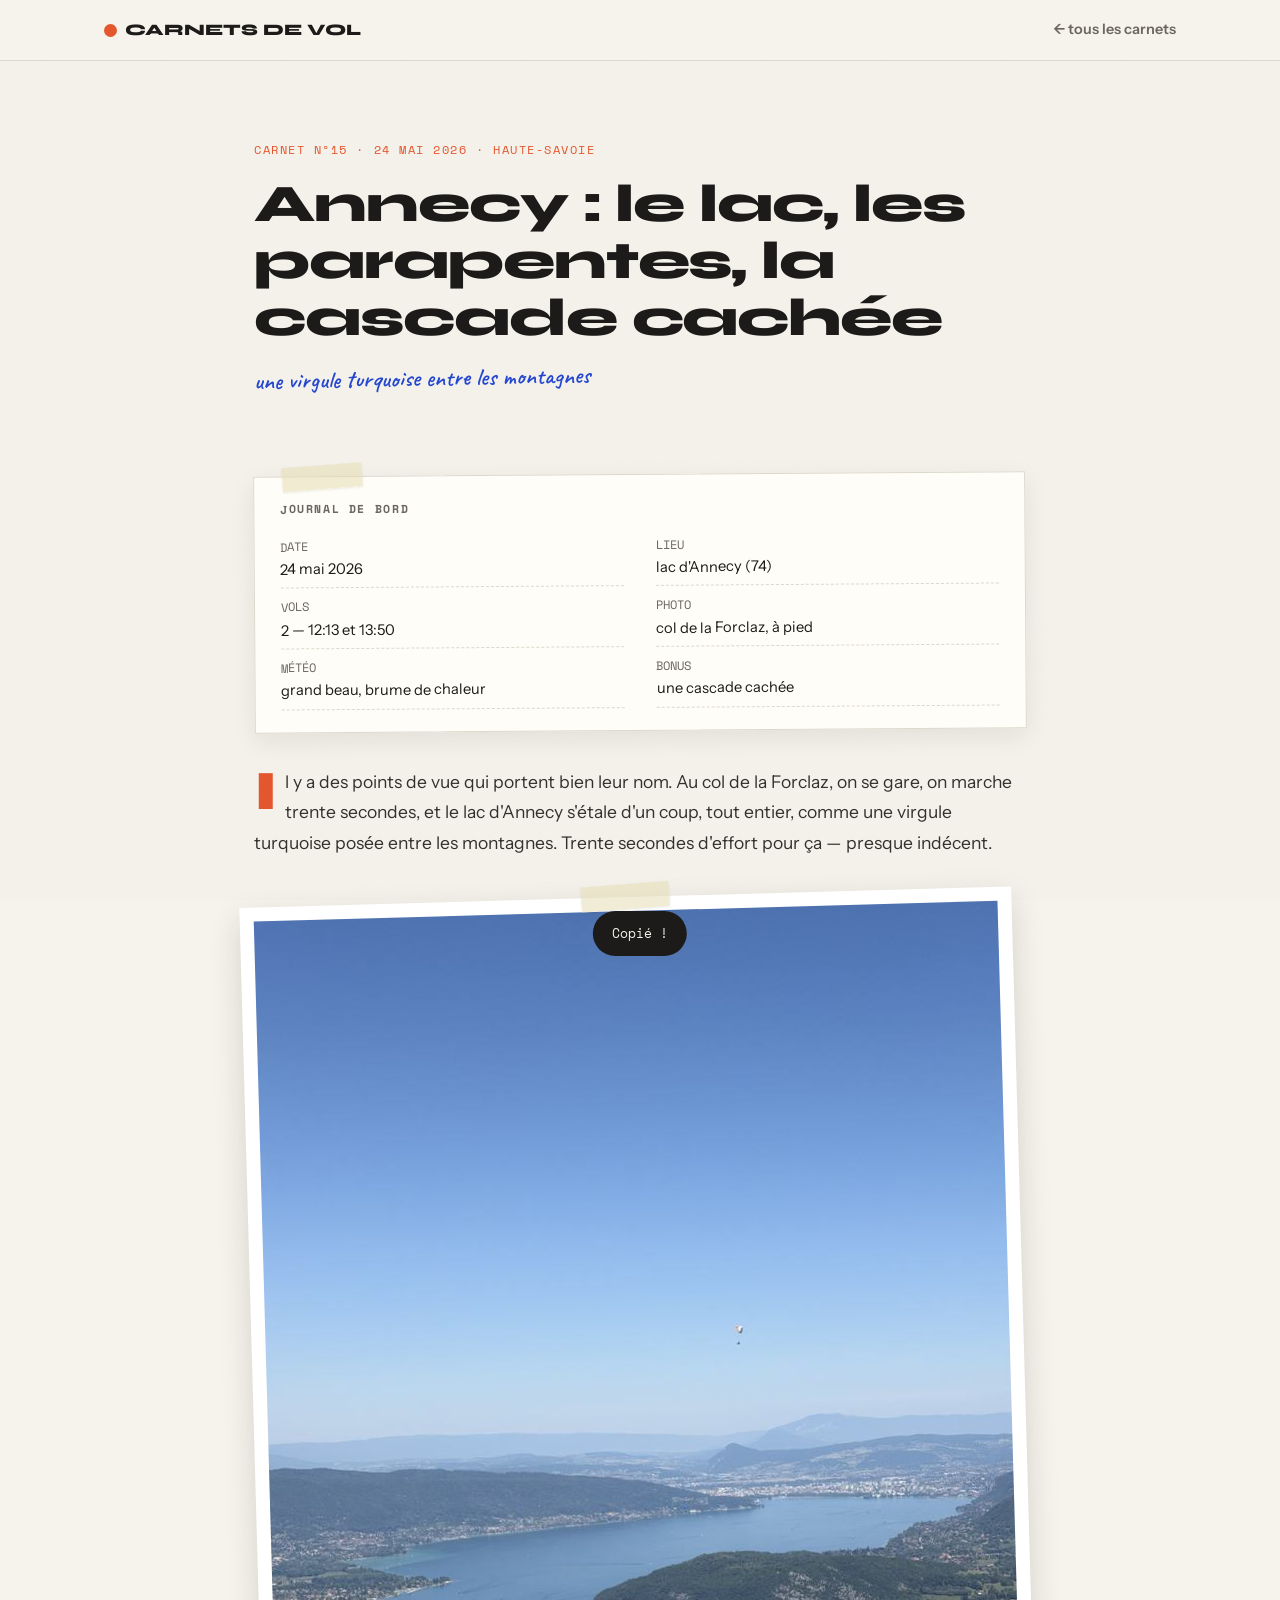
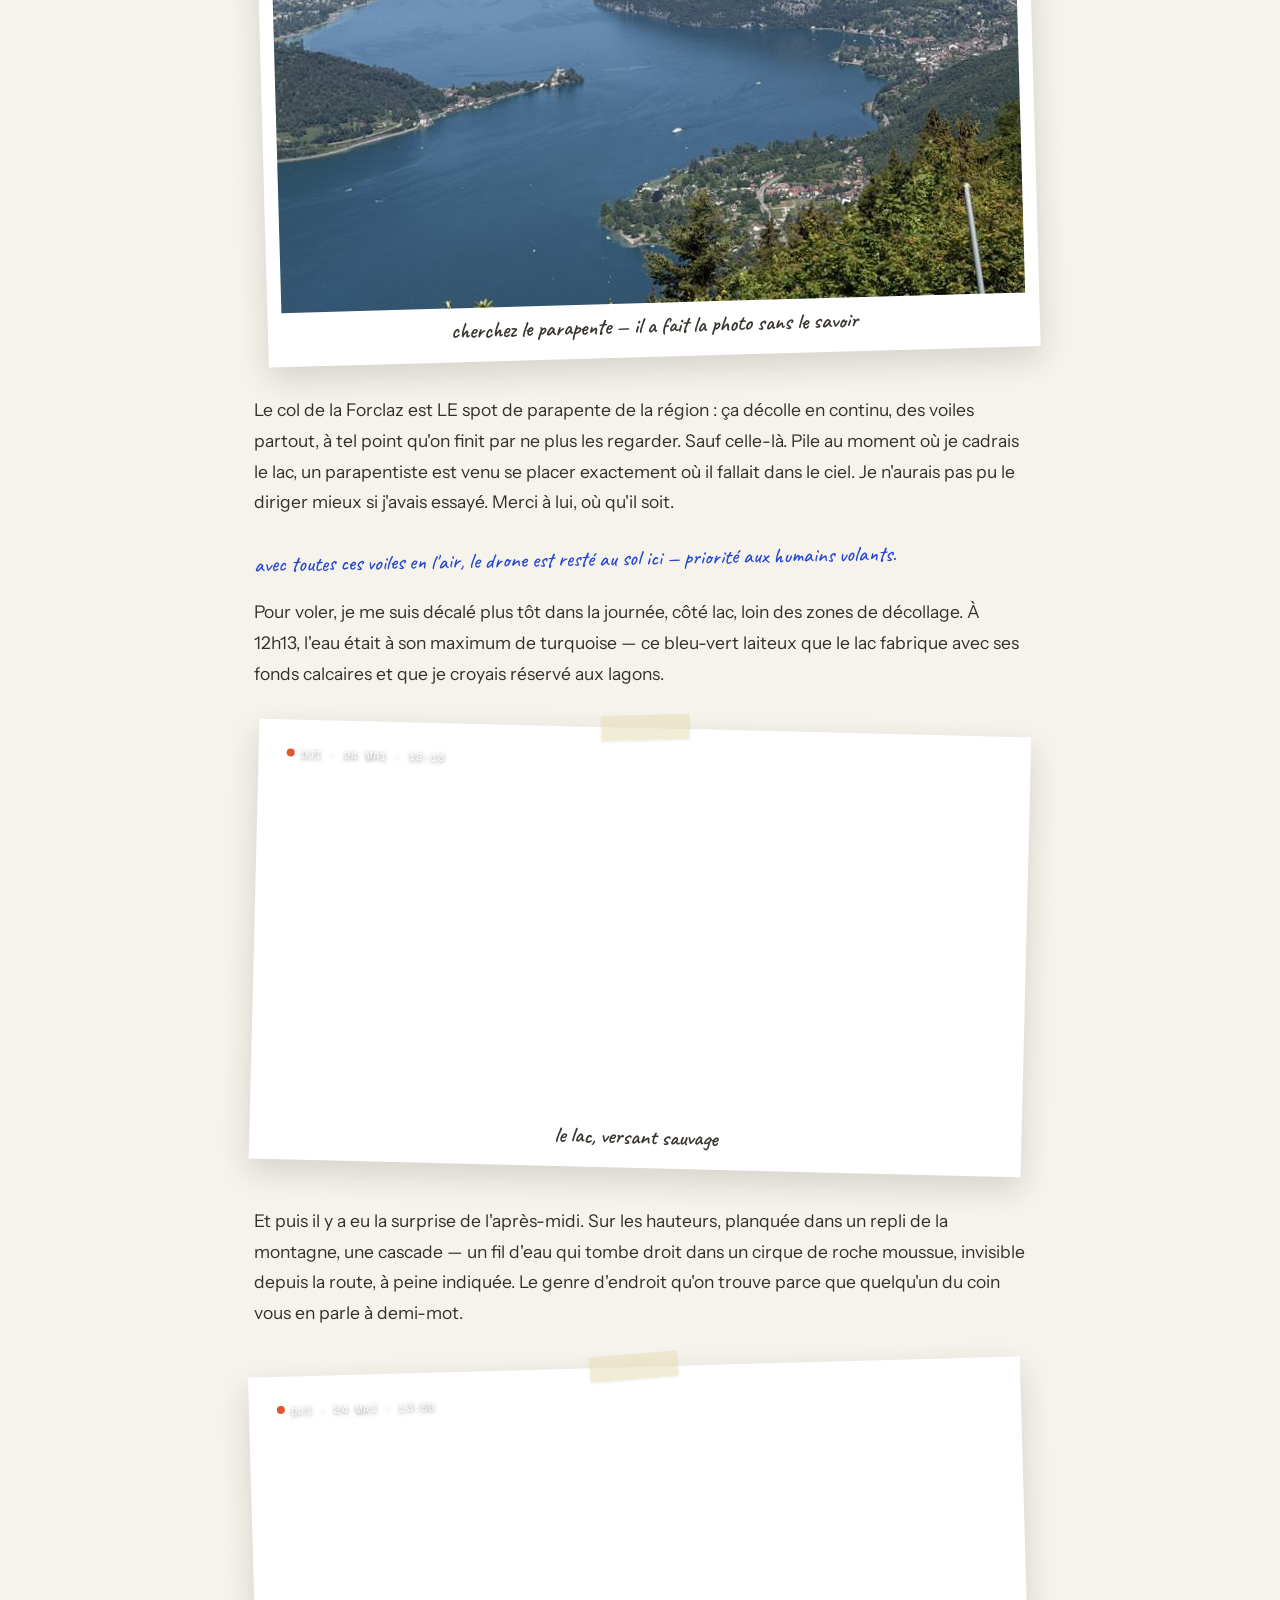
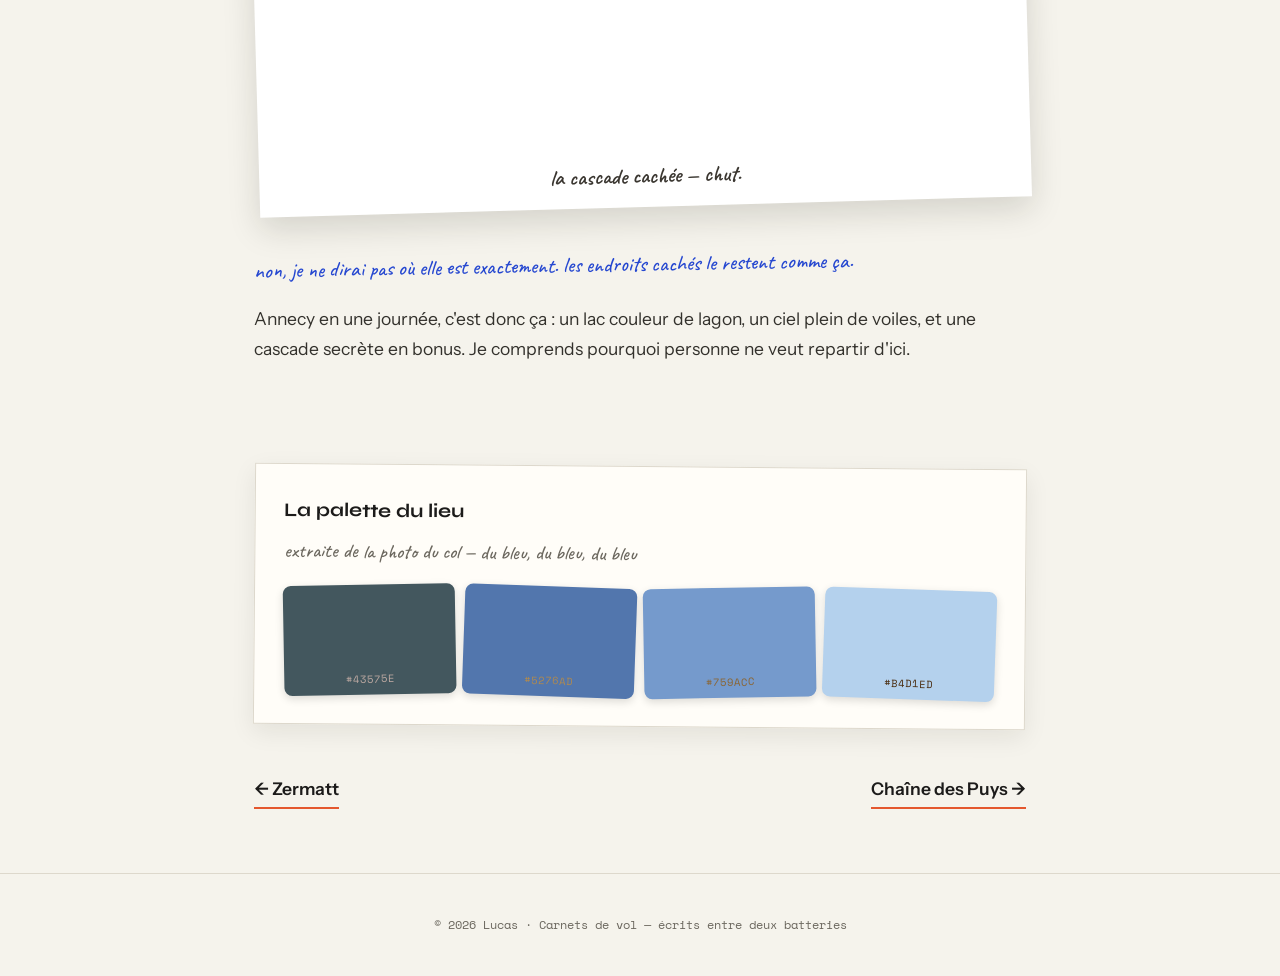
==== annecy.html @ fb9cc5d7 "début du site web" ====
<!DOCTYPE html>
<html lang="fr">
<head>
<meta charset="UTF-8">
<meta name="viewport" content="width=device-width, initial-scale=1.0">
<title>Annecy : le lac, les parapentes, la cascade cachée — Carnets de vol</title>
<link rel="preconnect" href="https://fonts.googleapis.com">
<link rel="preconnect" href="https://fonts.gstatic.com" crossorigin>
<link href="https://fonts.googleapis.com/css2?family=Syne:wght@600;700;800&family=Instrument+Sans:wght@400;500;600&family=Space+Mono:wght@400;700&family=Caveat:wght@500;600&display=swap" rel="stylesheet">
<style>
  :root{--paper:#F5F3EC;--ink:#1C1B1A;--ink-soft:#6B675E;--line:#DDD8CC;--card:#FFFDF8;--accent:#E4572E;--blue:#2547D0;--maxw:820px}
  *{margin:0;padding:0;box-sizing:border-box}
  html{scroll-behavior:smooth}
  body{background:var(--paper);color:var(--ink);font-family:'Instrument Sans',system-ui,sans-serif;font-size:17.5px;line-height:1.75;-webkit-font-smoothing:antialiased;overflow-x:hidden}
  body::before{content:"";position:fixed;inset:0;pointer-events:none;z-index:1;opacity:.5;background-image:url("data:image/svg+xml,%3Csvg xmlns='http://www.w3.org/2000/svg' width='120' height='120'%3E%3Cfilter id='n'%3E%3CfeTurbulence type='fractalNoise' baseFrequency='0.9' numOctaves='2'/%3E%3CfeColorMatrix values='0 0 0 0 0 0 0 0 0 0 0 0 0 0 0 0 0 0 0.03 0'/%3E%3C/filter%3E%3Crect width='120' height='120' filter='url(%23n)'/%3E%3C/svg%3E")}
  ::selection{background:var(--ink);color:var(--paper)}
  a{color:inherit}
  .wrap{max-width:var(--maxw);margin:0 auto;padding:0 24px;position:relative;z-index:2}
  a:focus-visible,button:focus-visible{outline:2px solid var(--accent);outline-offset:3px;border-radius:4px}
  nav{position:sticky;top:0;z-index:50;background:color-mix(in srgb,var(--paper) 90%,transparent);backdrop-filter:blur(10px);border-bottom:1px solid var(--line)}
  .nav-inner{display:flex;align-items:center;justify-content:space-between;height:60px;max-width:1120px;margin:0 auto;padding:0 24px}
  .logo{font-family:'Syne',sans-serif;font-weight:800;font-size:1rem;text-decoration:none;display:flex;align-items:center;gap:.5rem}
  .logo .dot{width:13px;height:13px;border-radius:50%;background:var(--accent)}
  .back{text-decoration:none;font-size:.9rem;font-weight:600;color:var(--ink-soft)}
  .back:hover{color:var(--ink)}
  header{padding:4.5rem 0 2.5rem}
  .kicker{font-family:'Space Mono',monospace;font-size:.74rem;letter-spacing:.13em;text-transform:uppercase;color:var(--accent)}
  h1{font-family:'Syne',sans-serif;font-weight:800;font-size:clamp(2rem,5.5vw,3.3rem);line-height:1.08;letter-spacing:-.02em;margin:.8rem 0 .6rem}
  .subtitle{font-family:'Caveat',cursive;font-weight:600;font-size:1.5rem;color:var(--blue);transform:rotate(-1deg);display:inline-block}
  .logbook{background:var(--card);border:1px solid var(--line);box-shadow:0 8px 24px rgba(30,25,15,.08);padding:1.4rem 1.6rem;margin:2.2rem 0;transform:rotate(-.4deg);position:relative}
  .logbook .tape{position:absolute;width:80px;height:24px;background:rgba(230,220,180,.55);box-shadow:0 1px 3px rgba(0,0,0,.08);top:-12px;left:28px;transform:rotate(-4deg)}
  .logbook h2{font-family:'Space Mono',monospace;font-size:.72rem;letter-spacing:.14em;text-transform:uppercase;color:var(--ink-soft);margin-bottom:.7rem}
  .logbook ul{list-style:none;display:grid;grid-template-columns:1fr 1fr;gap:.2rem 2rem}
  @media(max-width:560px){.logbook ul{grid-template-columns:1fr}}
  .logbook li{font-size:.92rem;padding:.3rem 0;border-bottom:1px dashed var(--line)}
  .logbook li b{font-family:'Space Mono',monospace;font-weight:400;font-size:.76rem;color:var(--ink-soft);display:block}
  article{padding-bottom:2rem}
  article p{margin:1.3rem 0;color:#33312C}
  article p.big:first-letter{font-family:'Syne',sans-serif;font-weight:800;font-size:3.2em;float:left;line-height:.85;padding-right:.12em;color:var(--accent)}
  .margin-note{font-family:'Caveat',cursive;font-weight:500;font-size:1.35rem;color:var(--blue);transform:rotate(-1deg);display:block;margin:1rem 0}
  .polaroid{background:#fff;padding:14px 14px 54px;box-shadow:0 12px 32px rgba(30,25,15,.15);transform:rotate(-1.6deg);position:relative;margin:2.4rem 0;transition:transform .25s}
  .polaroid:hover{transform:rotate(-.4deg)}
  .polaroid img,.polaroid video{display:block;width:100%;height:auto}
  .polaroid .tape{position:absolute;width:88px;height:25px;background:rgba(230,220,180,.55);box-shadow:0 1px 3px rgba(0,0,0,.08);top:-13px;left:50%;transform:translateX(-50%) rotate(-3deg)}
  .polaroid .caption{position:absolute;left:0;right:0;bottom:12px;text-align:center;font-family:'Caveat',cursive;font-weight:600;font-size:1.4rem;color:#3a3630}
  .polaroid .rec{position:absolute;top:26px;left:28px;font-family:'Space Mono',monospace;font-size:.64rem;letter-spacing:.12em;color:#fff;text-shadow:0 1px 4px rgba(0,0,0,.6)}
  .polaroid .rec::before{content:"";display:inline-block;width:8px;height:8px;border-radius:50%;background:#E4572E;margin-right:6px;vertical-align:1px}
  .polaroid.tilt-r{transform:rotate(1.4deg)}
  .polaroid.tilt-r:hover{transform:rotate(.3deg)}
  .pal-section{margin:3rem 0;background:var(--card);border:1px solid var(--line);padding:1.8rem;transform:rotate(.5deg);box-shadow:0 8px 24px rgba(30,25,15,.08)}
  .pal-section h2{font-family:'Syne',sans-serif;font-weight:700;font-size:1.2rem;margin-bottom:.4rem}
  .pal-section .note{font-family:'Caveat',cursive;font-weight:500;font-size:1.25rem;color:var(--ink-soft);margin-bottom:1rem;display:block}
  .swatches{display:flex;gap:8px;height:110px}
  .swatches button{flex:1;border:none;cursor:pointer;border-radius:8px;position:relative;box-shadow:0 3px 8px rgba(0,0,0,.14);transform:rotate(var(--r,0deg));transition:transform .2s}
  .swatches button:hover{transform:rotate(0deg) scale(1.05)}
  .swatches button b{position:absolute;left:50%;bottom:8px;transform:translateX(-50%);font-family:'Space Mono',monospace;font-weight:400;font-size:.66rem;color:#fff;mix-blend-mode:difference}
  .pager{display:flex;justify-content:space-between;gap:1rem;margin:3rem 0 4rem;flex-wrap:wrap}
  .pager a{text-decoration:none;font-weight:600;border-bottom:2px solid var(--accent);padding-bottom:2px}
  footer{border-top:1px solid var(--line);padding:2.5rem 0;text-align:center;position:relative;z-index:2}
  .foot-small{font-size:.78rem;color:var(--ink-soft);font-family:'Space Mono',monospace}
  #toast{position:fixed;bottom:24px;left:50%;transform:translateX(-50%) translateY(80px);background:var(--ink);color:var(--paper);padding:.7rem 1.2rem;border-radius:999px;font-family:'Space Mono',monospace;font-size:.82rem;transition:transform .3s;z-index:99}
  #toast.show{transform:translateX(-50%) translateY(0)}
  @media(prefers-reduced-motion:reduce){*{transition:none!important;animation:none!important}html{scroll-behavior:auto}}
</style>
</head>
<body>
<nav><div class="nav-inner">
  <a class="logo" href="index.html"><span class="dot"></span>CARNETS DE VOL</a>
  <a class="back" href="index.html">← tous les carnets</a>
</div></nav>
<div class="wrap">
<header>
  <span class="kicker">Carnet nº15 · 24 mai 2026 · Haute-Savoie</span>
  <h1>Annecy : le lac, les parapentes, la cascade cachée</h1>
  <span class="subtitle">une virgule turquoise entre les montagnes</span>
</header>
<div class="logbook">
  <span class="tape"></span>
  <h2>Journal de bord</h2>
  <ul><li><b>DATE</b>24 mai 2026</li>
<li><b>LIEU</b>lac d'Annecy (74)</li>
<li><b>VOLS</b>2 — 12:13 et 13:50</li>
<li><b>PHOTO</b>col de la Forclaz, à pied</li>
<li><b>MÉTÉO</b>grand beau, brume de chaleur</li>
<li><b>BONUS</b>une cascade cachée</li></ul>
</div>
<article>

<p class="big">Il y a des points de vue qui portent bien leur nom. Au col de la Forclaz, on se gare, on marche trente secondes, et le lac d'Annecy s'étale d'un coup, tout entier, comme une virgule turquoise posée entre les montagnes. Trente secondes d'effort pour ça — presque indécent.</p>

<div class="polaroid">
  <span class="tape"></span>
  <img src="[data-uri]" alt="Le lac d'Annecy vu du col de la Forclaz, un parapente dans le ciel">
  <span class="caption">cherchez le parapente — il a fait la photo sans le savoir</span>
</div>

<p>Le col de la Forclaz est LE spot de parapente de la région : ça décolle en continu, des voiles partout, à tel point qu'on finit par ne plus les regarder. Sauf celle-là. Pile au moment où je cadrais le lac, un parapentiste est venu se placer exactement où il fallait dans le ciel. Je n'aurais pas pu le diriger mieux si j'avais essayé. Merci à lui, où qu'il soit.</p>

<span class="margin-note">avec toutes ces voiles en l'air, le drone est resté au sol ici — priorité aux humains volants.</span>

<p>Pour voler, je me suis décalé plus tôt dans la journée, côté lac, loin des zones de décollage. À 12h13, l'eau était à son maximum de turquoise — ce bleu-vert laiteux que le lac fabrique avec ses fonds calcaires et que je croyais réservé aux lagons.</p>

<div class="polaroid tilt-r">
  <span class="tape"></span>
  <span class="rec">DJI · 24 MAI · 12:13</span>
  <video autoplay muted loop playsinline src="[data-uri]"></video>
  <span class="caption">le lac, versant sauvage</span>
</div>

<p>Et puis il y a eu la surprise de l'après-midi. Sur les hauteurs, planquée dans un repli de la montagne, une cascade — un fil d'eau qui tombe droit dans un cirque de roche moussue, invisible depuis la route, à peine indiquée. Le genre d'endroit qu'on trouve parce que quelqu'un du coin vous en parle à demi-mot.</p>

<div class="polaroid">
  <span class="tape"></span>
  <span class="rec">DJI · 24 MAI · 13:50</span>
  <video autoplay muted loop playsinline src="[data-uri]"></video>
  <span class="caption">la cascade cachée — chut.</span>
</div>

<span class="margin-note">non, je ne dirai pas où elle est exactement. les endroits cachés le restent comme ça.</span>

<p>Annecy en une journée, c'est donc ça : un lac couleur de lagon, un ciel plein de voiles, et une cascade secrète en bonus. Je comprends pourquoi personne ne veut repartir d'ici.</p>

</article>
<div class="pal-section">
  <h2>La palette du lieu</h2>
  <span class="note">extraite de la photo du col — du bleu, du bleu, du bleu</span>
  <div class="swatches" data-palette="#43575E,#5276AD,#759ACC,#B4D1ED"></div>
</div>
<div class="pager"><a href="zermatt.html">← Zermatt</a><a href="puys.html">Chaîne des Puys →</a></div>
</div>
<footer><p class="foot-small">© 2026 Lucas · Carnets de vol — écrits entre deux batteries</p></footer>
<div id="toast" role="status">Copié !</div>
<script>
const toast=document.getElementById('toast');let tt;
function copyHex(h){const d=()=>{toast.textContent=h+" copié ! (bon vol)";toast.classList.add('show');clearTimeout(tt);tt=setTimeout(()=>toast.classList.remove('show'),1600)};
if(navigator.clipboard){navigator.clipboard.writeText(h).then(d).catch(d)}else{d()}}
document.querySelectorAll('.swatches').forEach(s=>{s.dataset.palette.split(',').forEach((c,i)=>{
const b=document.createElement('button');b.style.background=c;b.style.setProperty('--r',((i%2?1:-1)*1.5)+'deg');
b.innerHTML='<b>'+c+'</b>';b.title=c;b.setAttribute('aria-label','Copier '+c);b.addEventListener('click',()=>copyHex(c));s.appendChild(b)})});
</script>
</body>
</html>
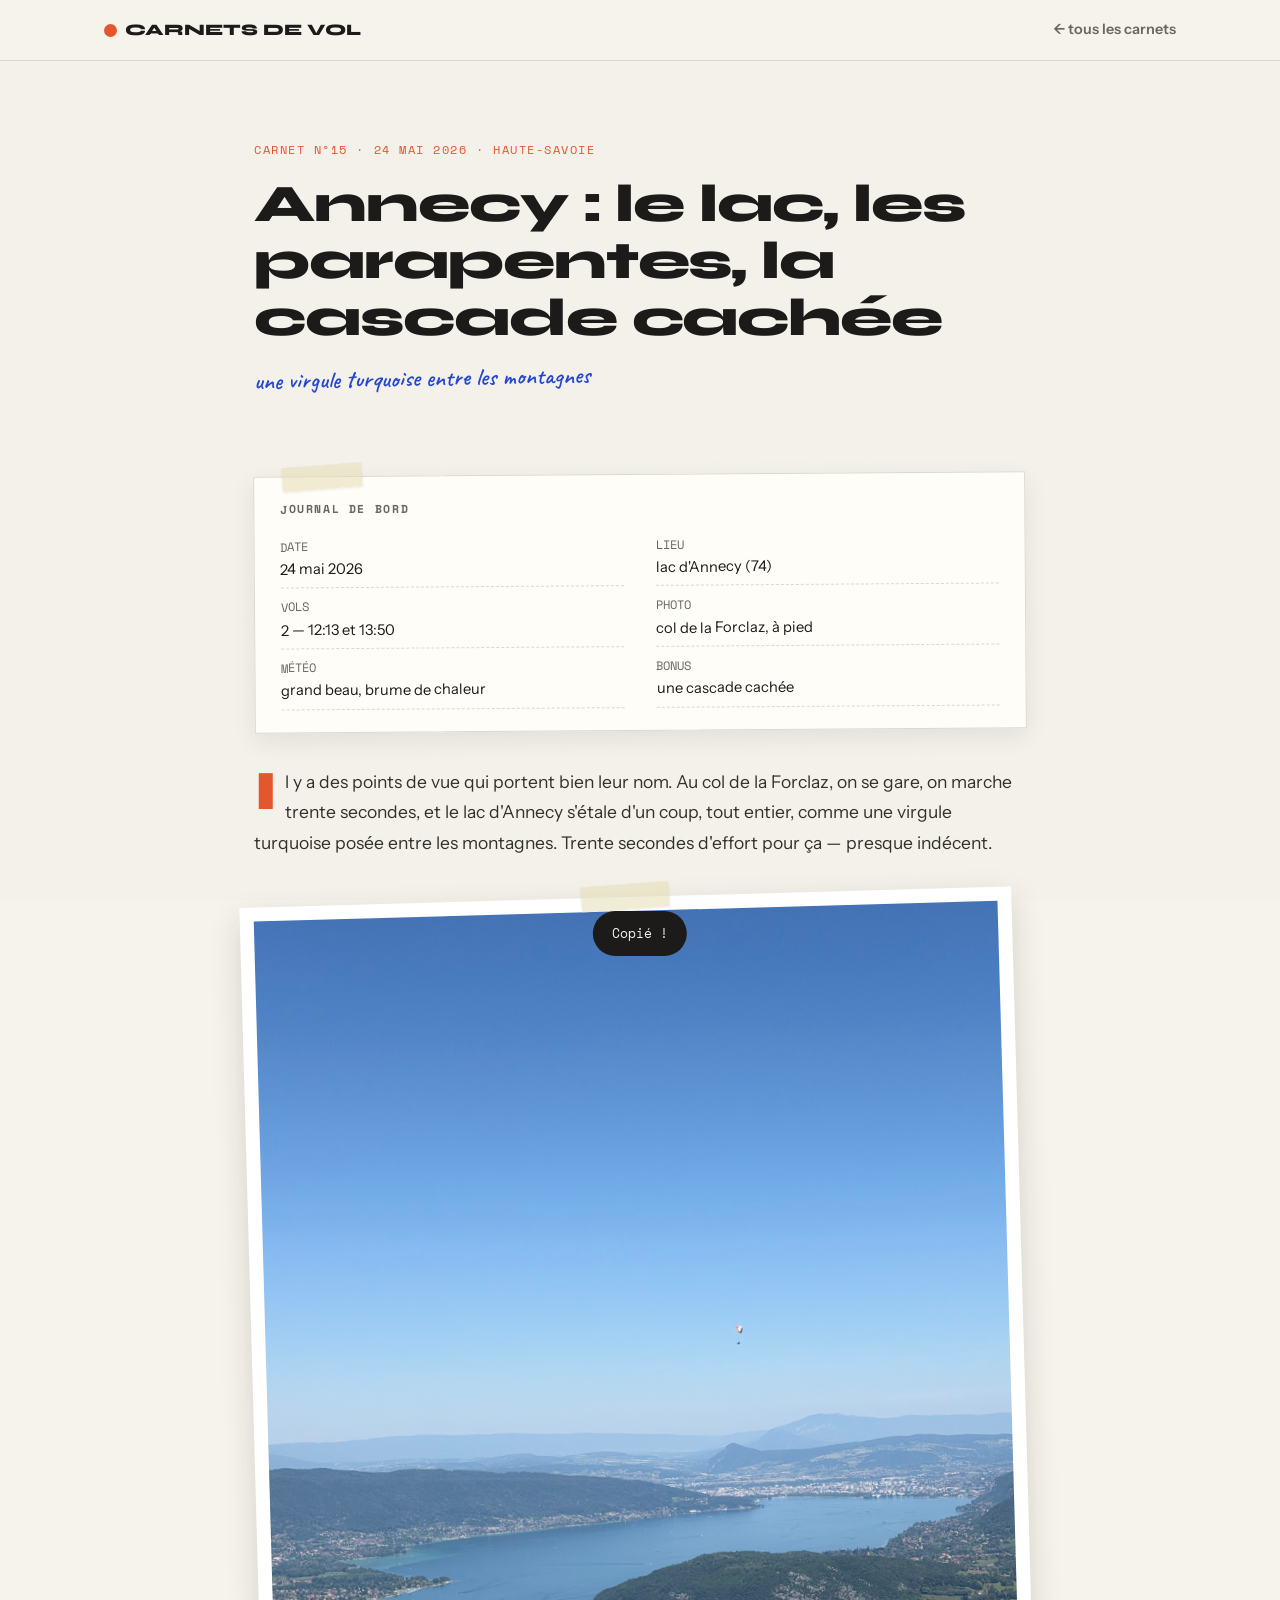
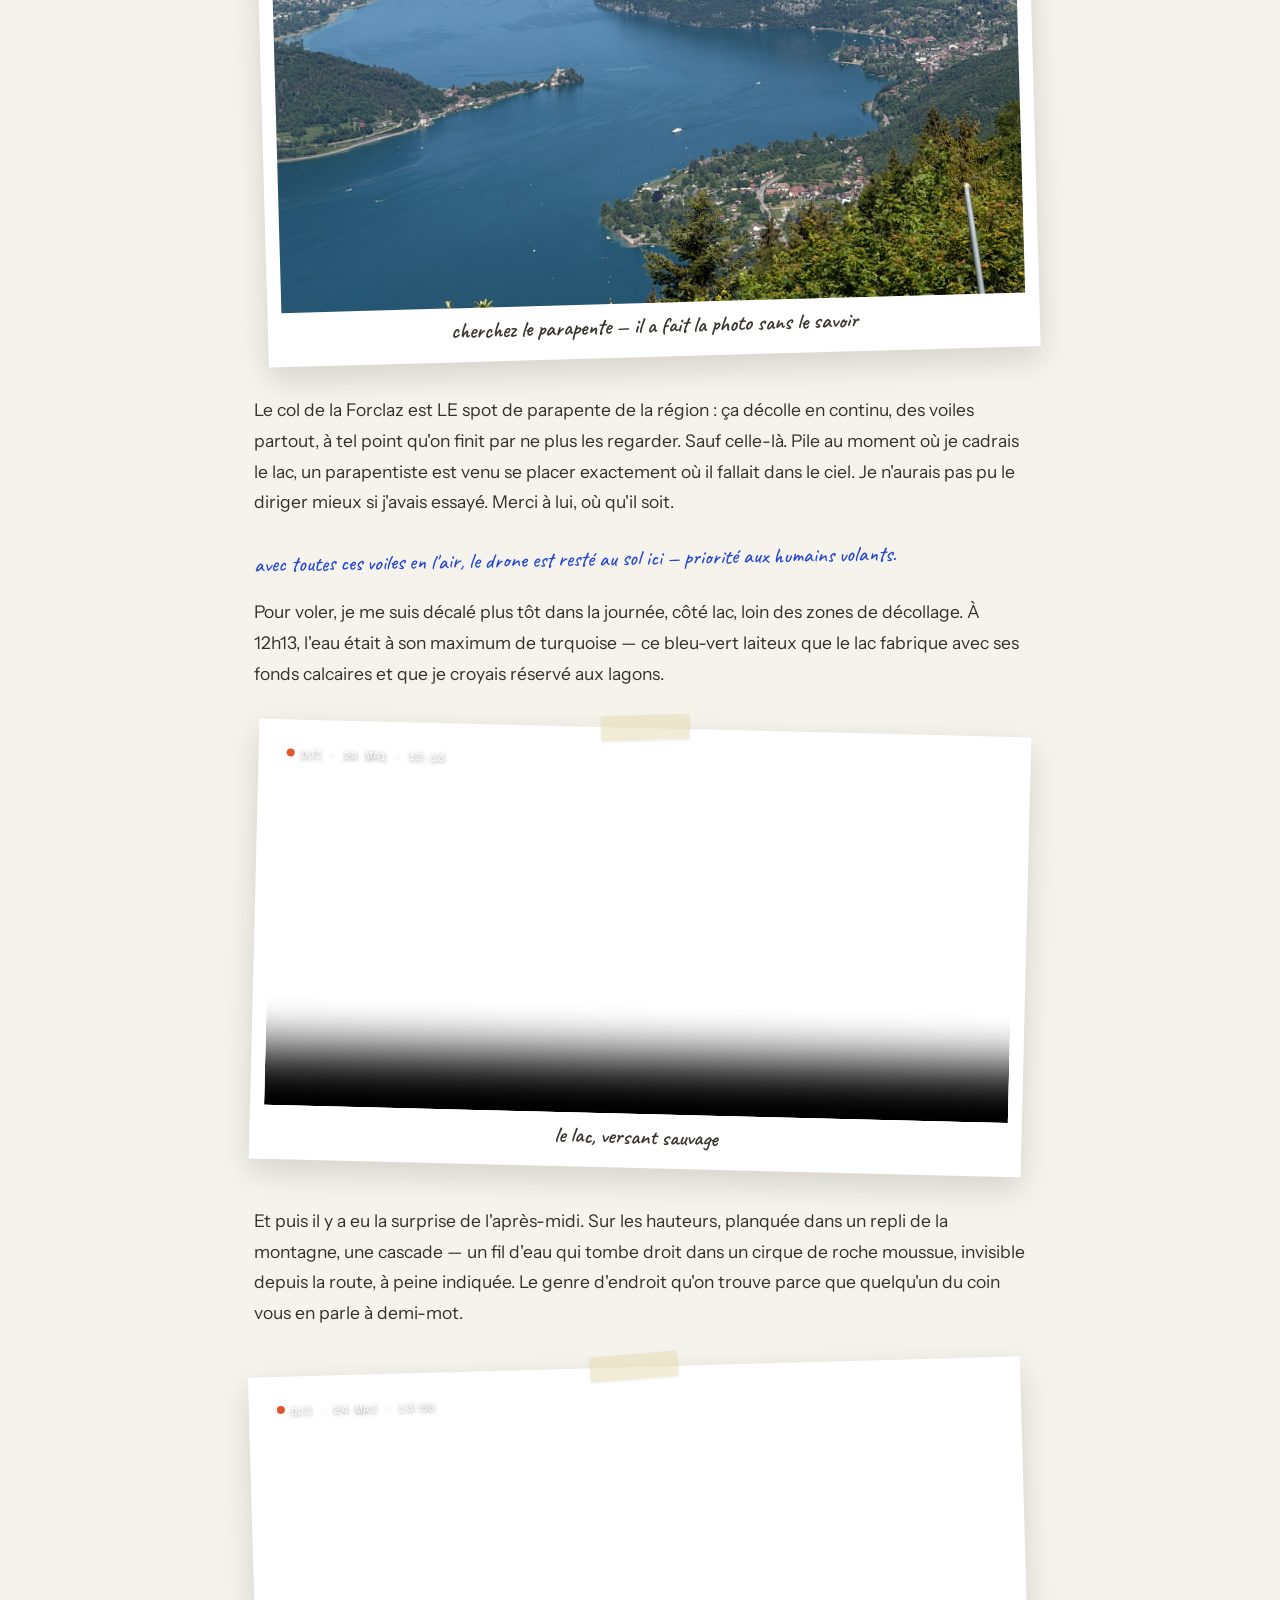
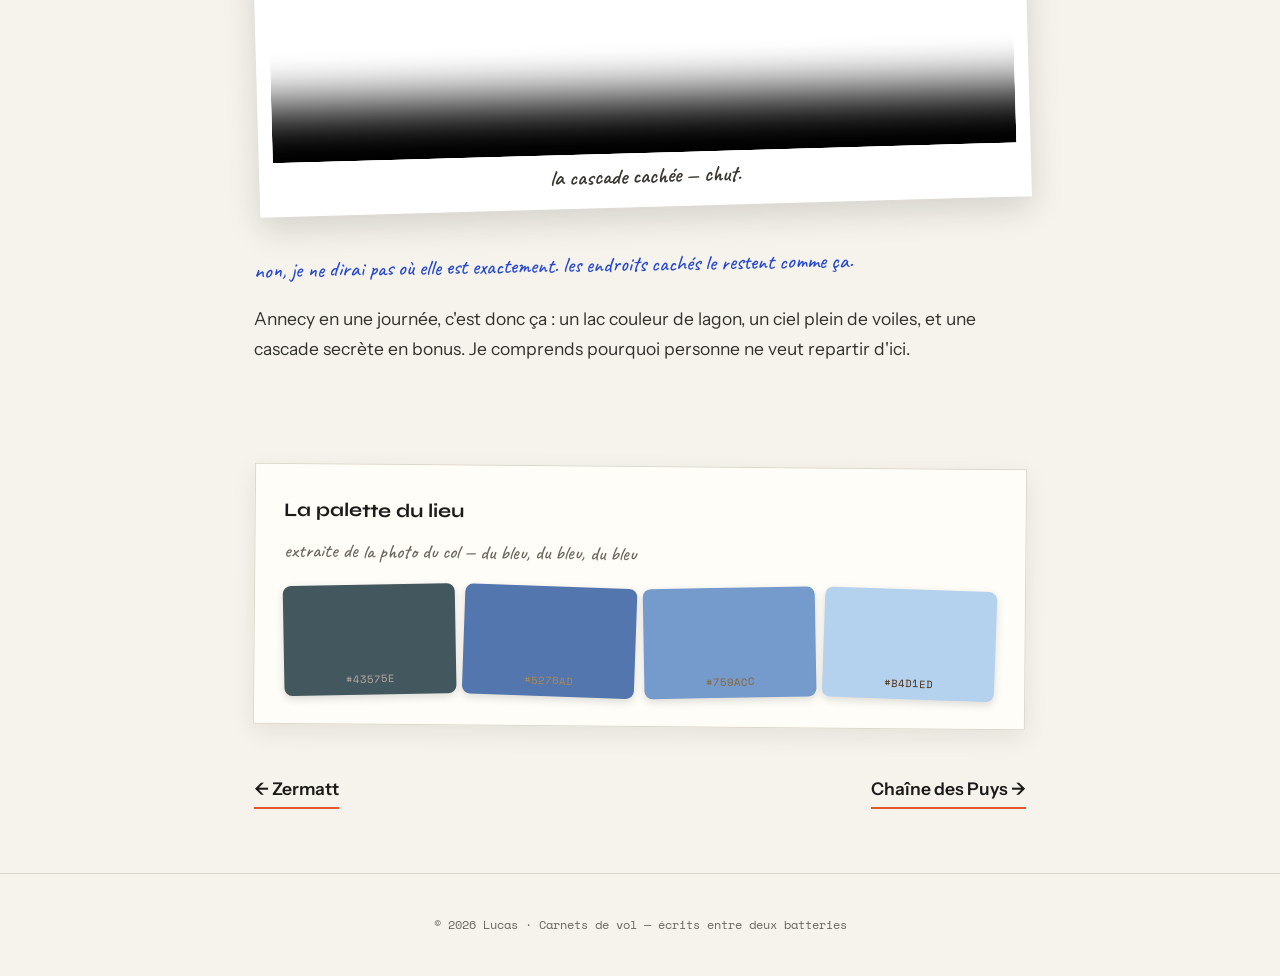
==== commit 218dfa92: "ajout des vidéos et des images" ====
--- a/annecy.html
+++ b/annecy.html
@@ -90,7 +90,7 @@
 
 <div class="polaroid">
   <span class="tape"></span>
-  <img src="[data-uri]" alt="Le lac d'Annecy vu du col de la Forclaz, un parapente dans le ciel">
+  <img src="media/annecy-forclaz.jpeg" alt="Le lac d'Annecy vu du col de la Forclaz, un parapente dans le ciel">
   <span class="caption">cherchez le parapente — il a fait la photo sans le savoir</span>
 </div>
 
@@ -103,7 +103,7 @@
 <div class="polaroid tilt-r">
   <span class="tape"></span>
   <span class="rec">DJI · 24 MAI · 12:13</span>
-  <video autoplay muted loop playsinline src="[data-uri]"></video>
+  <video controls muted loop playsinline preload="none" poster="media/posters/annecy-lac-1213.jpg" src="media/annecy-lac-1213.mp4"></video>
   <span class="caption">le lac, versant sauvage</span>
 </div>
 
@@ -112,7 +112,7 @@
 <div class="polaroid">
   <span class="tape"></span>
   <span class="rec">DJI · 24 MAI · 13:50</span>
-  <video autoplay muted loop playsinline src="[data-uri]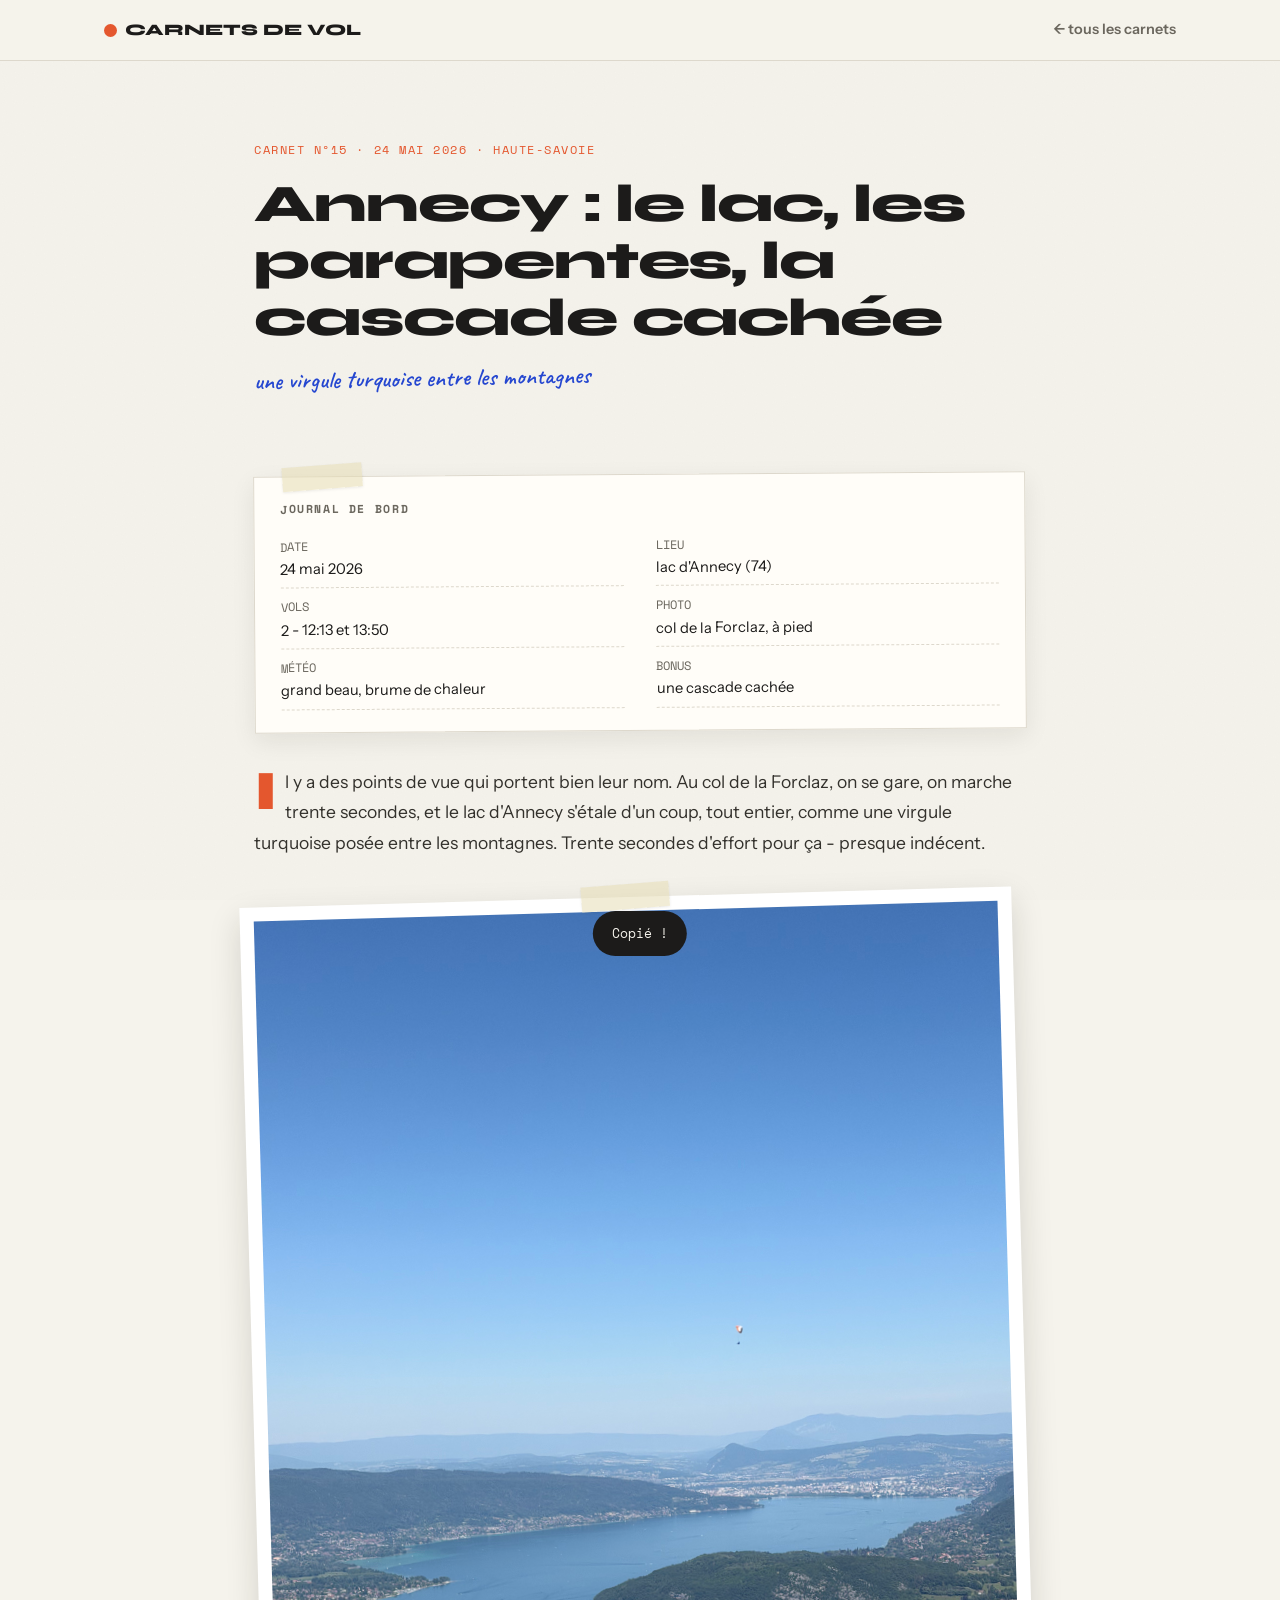
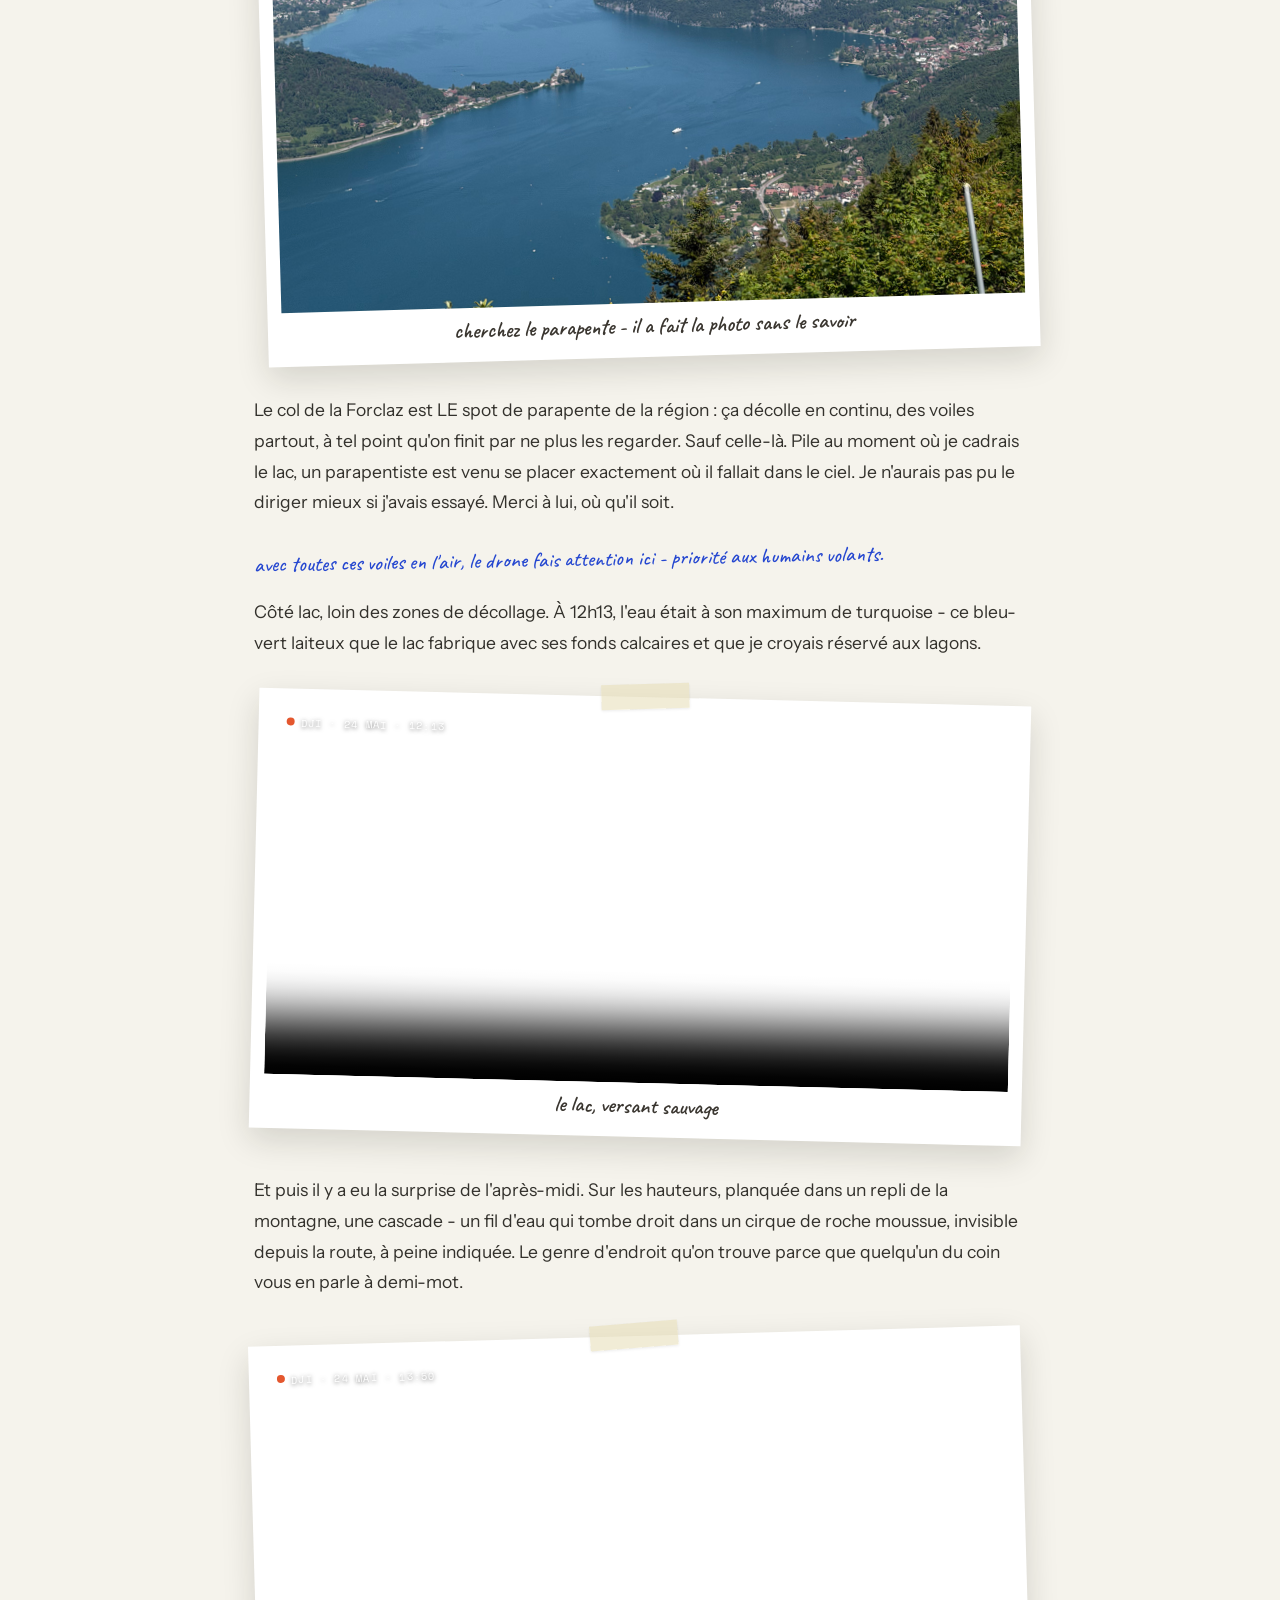
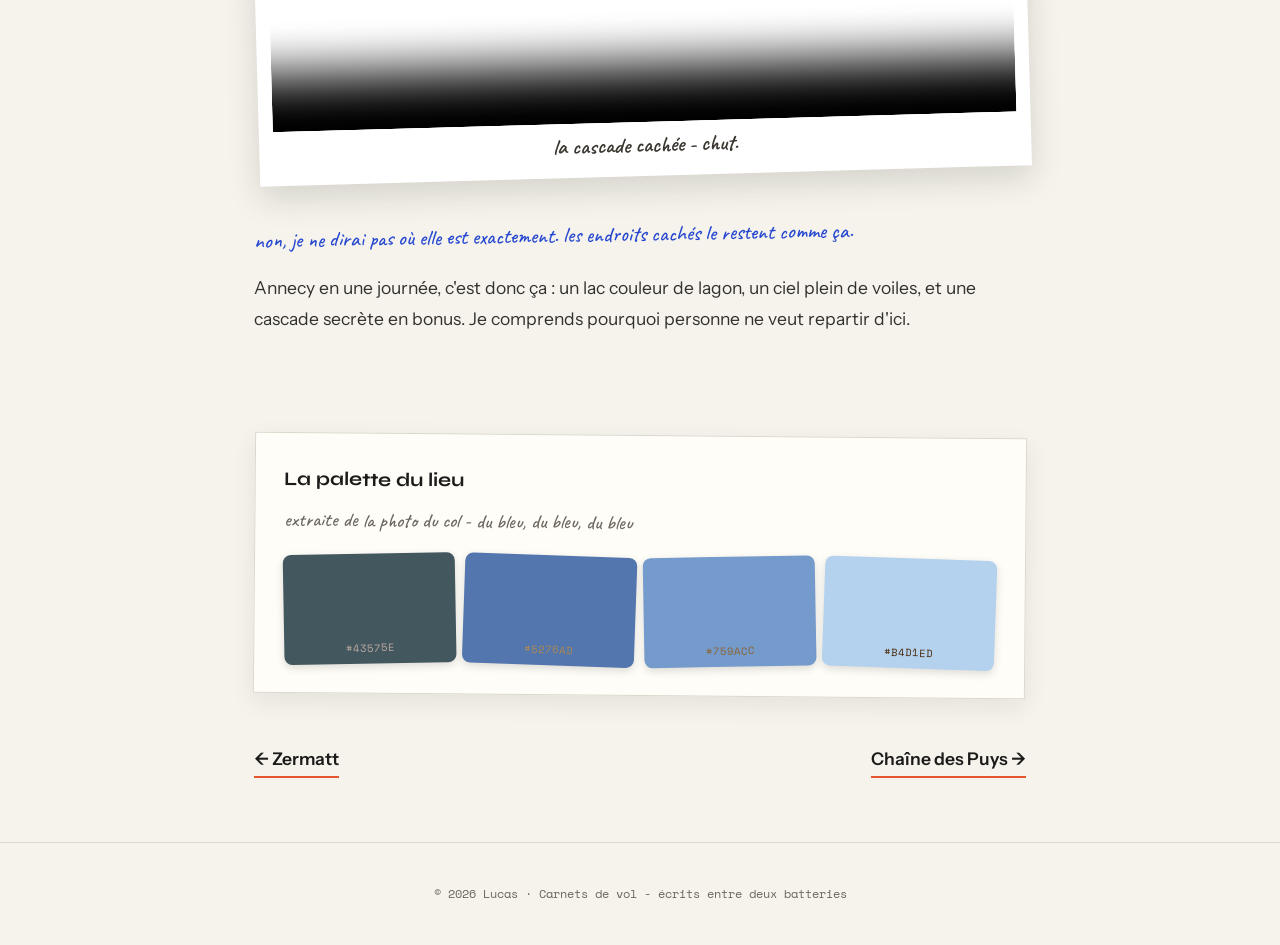
==== commit 752a93aa: "Modification des textes" ====
--- a/annecy.html
+++ b/annecy.html
@@ -3,7 +3,7 @@
 <head>
 <meta charset="UTF-8">
 <meta name="viewport" content="width=device-width, initial-scale=1.0">
-<title>Annecy : le lac, les parapentes, la cascade cachée — Carnets de vol</title>
+<title>Annecy : le lac, les parapentes, la cascade cachée - Carnets de vol</title>
 <link rel="preconnect" href="https://fonts.googleapis.com">
 <link rel="preconnect" href="https://fonts.gstatic.com" crossorigin>
 <link href="https://fonts.googleapis.com/css2?family=Syne:wght@600;700;800&family=Instrument+Sans:wght@400;500;600&family=Space+Mono:wght@400;700&family=Caveat:wght@500;600&display=swap" rel="stylesheet">
@@ -79,26 +79,26 @@
   <h2>Journal de bord</h2>
   <ul><li><b>DATE</b>24 mai 2026</li>
 <li><b>LIEU</b>lac d'Annecy (74)</li>
-<li><b>VOLS</b>2 — 12:13 et 13:50</li>
+<li><b>VOLS</b>2 - 12:13 et 13:50</li>
 <li><b>PHOTO</b>col de la Forclaz, à pied</li>
 <li><b>MÉTÉO</b>grand beau, brume de chaleur</li>
 <li><b>BONUS</b>une cascade cachée</li></ul>
 </div>
 <article>
 
-<p class="big">Il y a des points de vue qui portent bien leur nom. Au col de la Forclaz, on se gare, on marche trente secondes, et le lac d'Annecy s'étale d'un coup, tout entier, comme une virgule turquoise posée entre les montagnes. Trente secondes d'effort pour ça — presque indécent.</p>
+<p class="big">Il y a des points de vue qui portent bien leur nom. Au col de la Forclaz, on se gare, on marche trente secondes, et le lac d'Annecy s'étale d'un coup, tout entier, comme une virgule turquoise posée entre les montagnes. Trente secondes d'effort pour ça - presque indécent.</p>
 
 <div class="polaroid">
   <span class="tape"></span>
   <img src="media/annecy-forclaz.jpeg" alt="Le lac d'Annecy vu du col de la Forclaz, un parapente dans le ciel">
-  <span class="caption">cherchez le parapente — il a fait la photo sans le savoir</span>
+  <span class="caption">cherchez le parapente - il a fait la photo sans le savoir</span>
 </div>
 
 <p>Le col de la Forclaz est LE spot de parapente de la région : ça décolle en continu, des voiles partout, à tel point qu'on finit par ne plus les regarder. Sauf celle-là. Pile au moment où je cadrais le lac, un parapentiste est venu se placer exactement où il fallait dans le ciel. Je n'aurais pas pu le diriger mieux si j'avais essayé. Merci à lui, où qu'il soit.</p>
 
-<span class="margin-note">avec toutes ces voiles en l'air, le drone est resté au sol ici — priorité aux humains volants.</span>
+<span class="margin-note">avec toutes ces voiles en l'air, le drone fais attention ici - priorité aux humains volants.</span>
 
-<p>Pour voler, je me suis décalé plus tôt dans la journée, côté lac, loin des zones de décollage. À 12h13, l'eau était à son maximum de turquoise — ce bleu-vert laiteux que le lac fabrique avec ses fonds calcaires et que je croyais réservé aux lagons.</p>
+<p>Côté lac, loin des zones de décollage. À 12h13, l'eau était à son maximum de turquoise - ce bleu-vert laiteux que le lac fabrique avec ses fonds calcaires et que je croyais réservé aux lagons.</p>
 
 <div class="polaroid tilt-r">
   <span class="tape"></span>
@@ -107,13 +107,13 @@
   <span class="caption">le lac, versant sauvage</span>
 </div>
 
-<p>Et puis il y a eu la surprise de l'après-midi. Sur les hauteurs, planquée dans un repli de la montagne, une cascade — un fil d'eau qui tombe droit dans un cirque de roche moussue, invisible depuis la route, à peine indiquée. Le genre d'endroit qu'on trouve parce que quelqu'un du coin vous en parle à demi-mot.</p>
+<p>Et puis il y a eu la surprise de l'après-midi. Sur les hauteurs, planquée dans un repli de la montagne, une cascade - un fil d'eau qui tombe droit dans un cirque de roche moussue, invisible depuis la route, à peine indiquée. Le genre d'endroit qu'on trouve parce que quelqu'un du coin vous en parle à demi-mot.</p>
 
 <div class="polaroid">
   <span class="tape"></span>
   <span class="rec">DJI · 24 MAI · 13:50</span>
   <video controls muted loop playsinline preload="none" poster="media/posters/annecy-cascade-1350.jpg" src="media/annecy-cascade-1350.mp4"></video>
-  <span class="caption">la cascade cachée — chut.</span>
+  <span class="caption">la cascade cachée - chut.</span>
 </div>
 
 <span class="margin-note">non, je ne dirai pas où elle est exactement. les endroits cachés le restent comme ça.</span>
@@ -123,12 +123,12 @@
 </article>
 <div class="pal-section">
   <h2>La palette du lieu</h2>
-  <span class="note">extraite de la photo du col — du bleu, du bleu, du bleu</span>
+  <span class="note">extraite de la photo du col - du bleu, du bleu, du bleu</span>
   <div class="swatches" data-palette="#43575E,#5276AD,#759ACC,#B4D1ED"></div>
 </div>
 <div class="pager"><a href="zermatt.html">← Zermatt</a><a href="puys.html">Chaîne des Puys →</a></div>
 </div>
-<footer><p class="foot-small">© 2026 Lucas · Carnets de vol — écrits entre deux batteries</p></footer>
+<footer><p class="foot-small">© 2026 Lucas · Carnets de vol - écrits entre deux batteries</p></footer>
 <div id="toast" role="status">Copié !</div>
 <script>
 const toast=document.getElementById('toast');let tt;
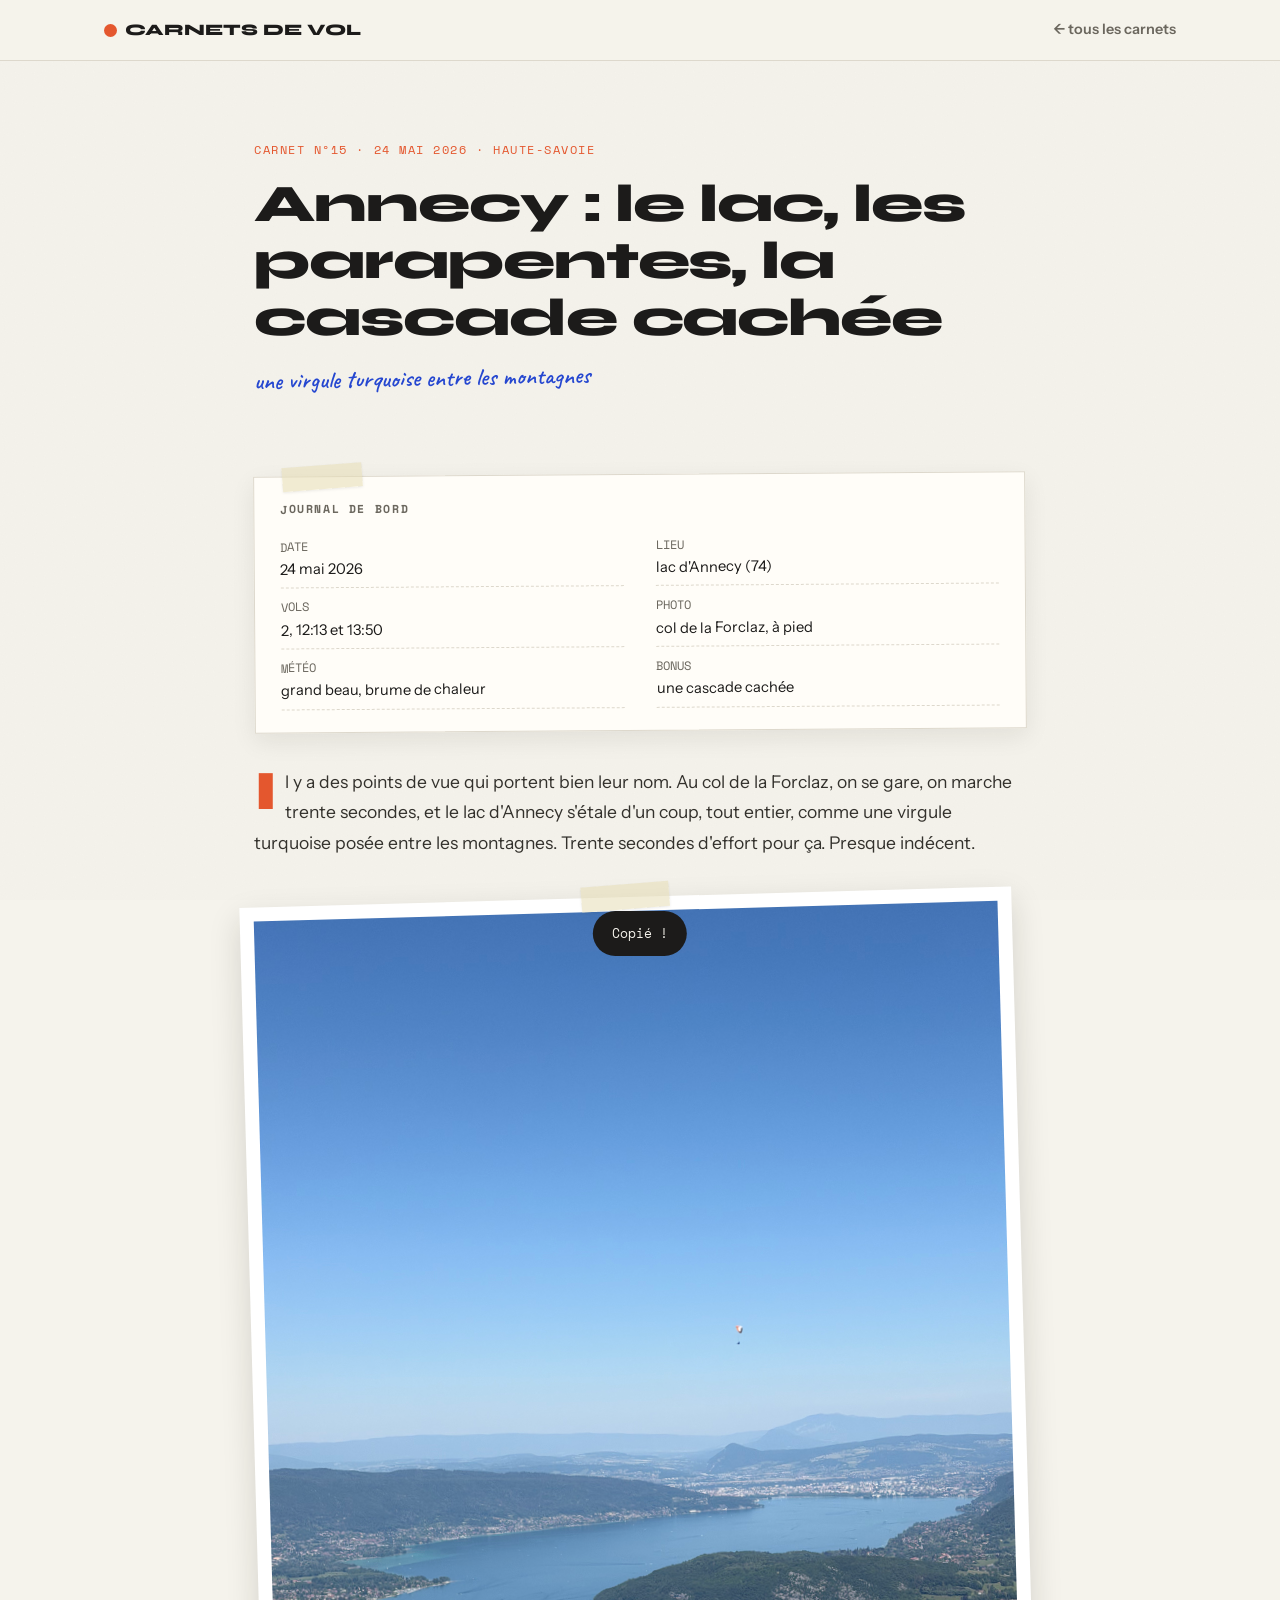
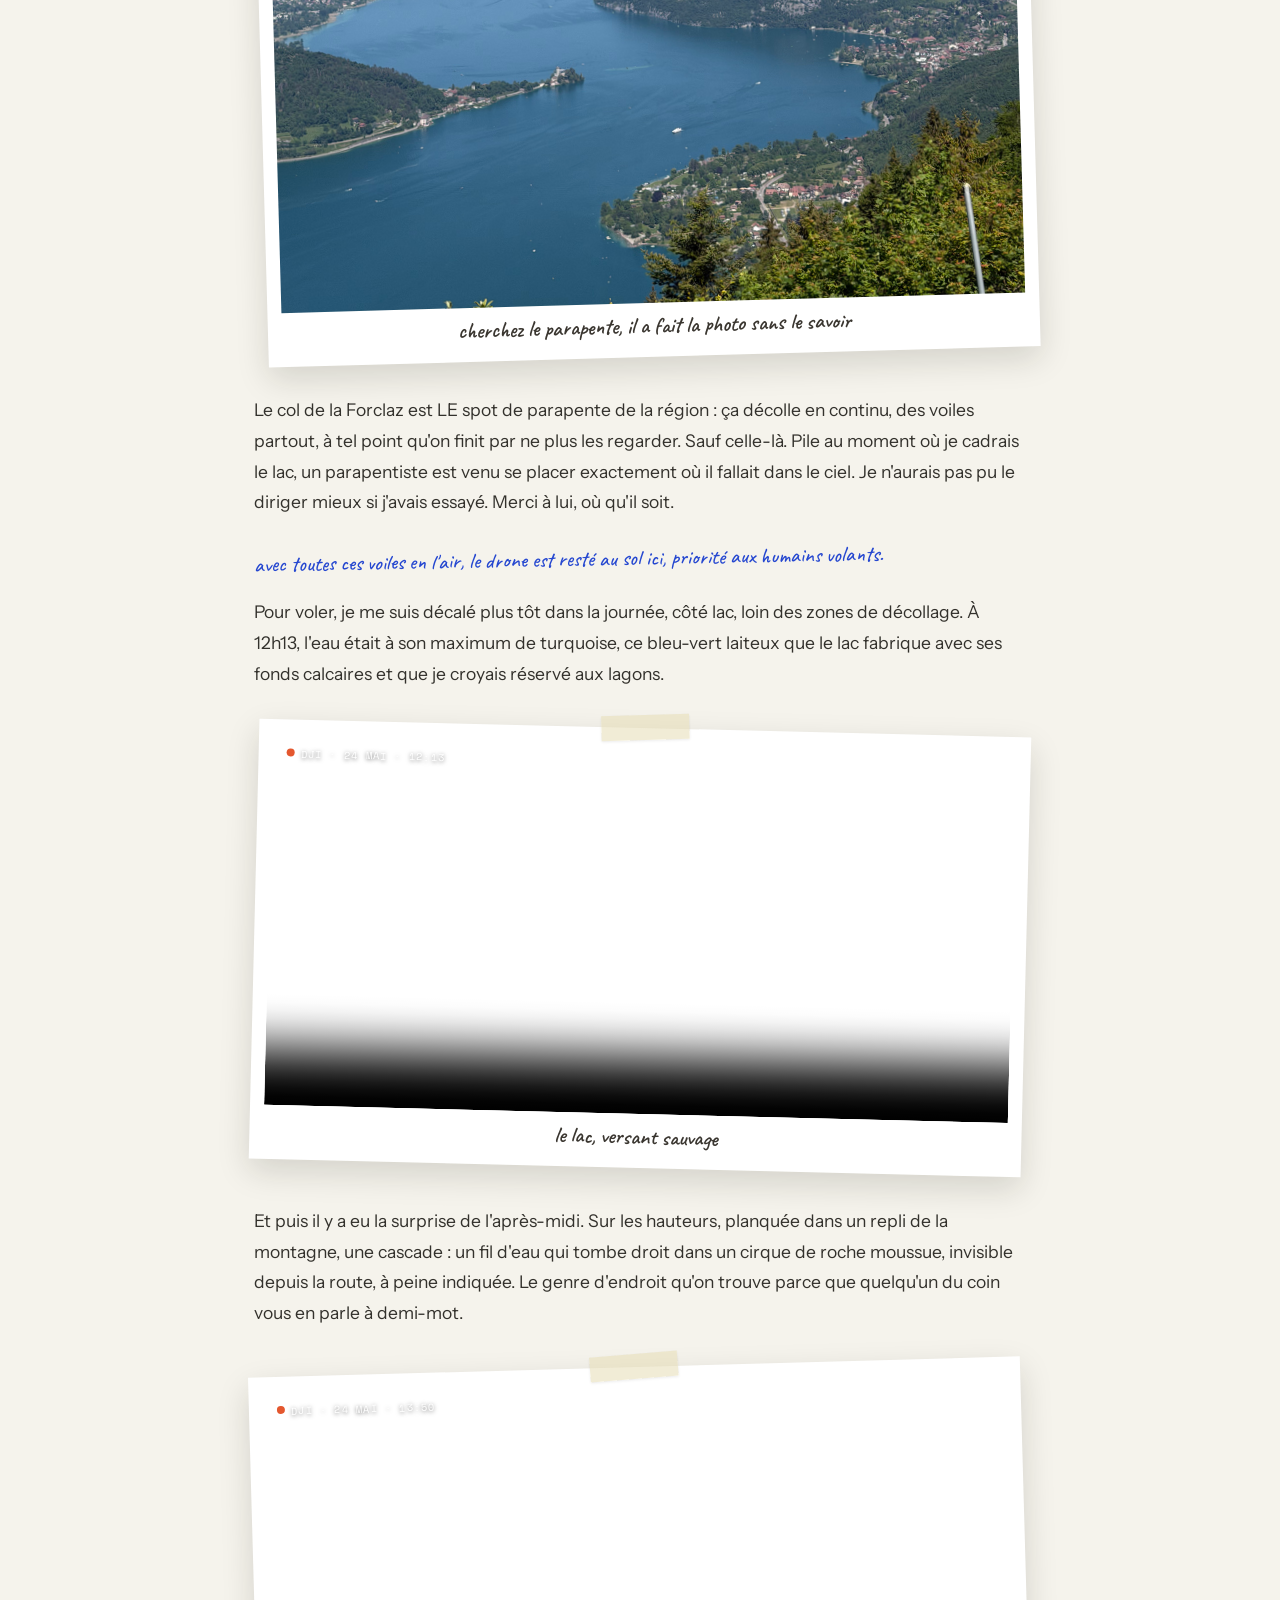
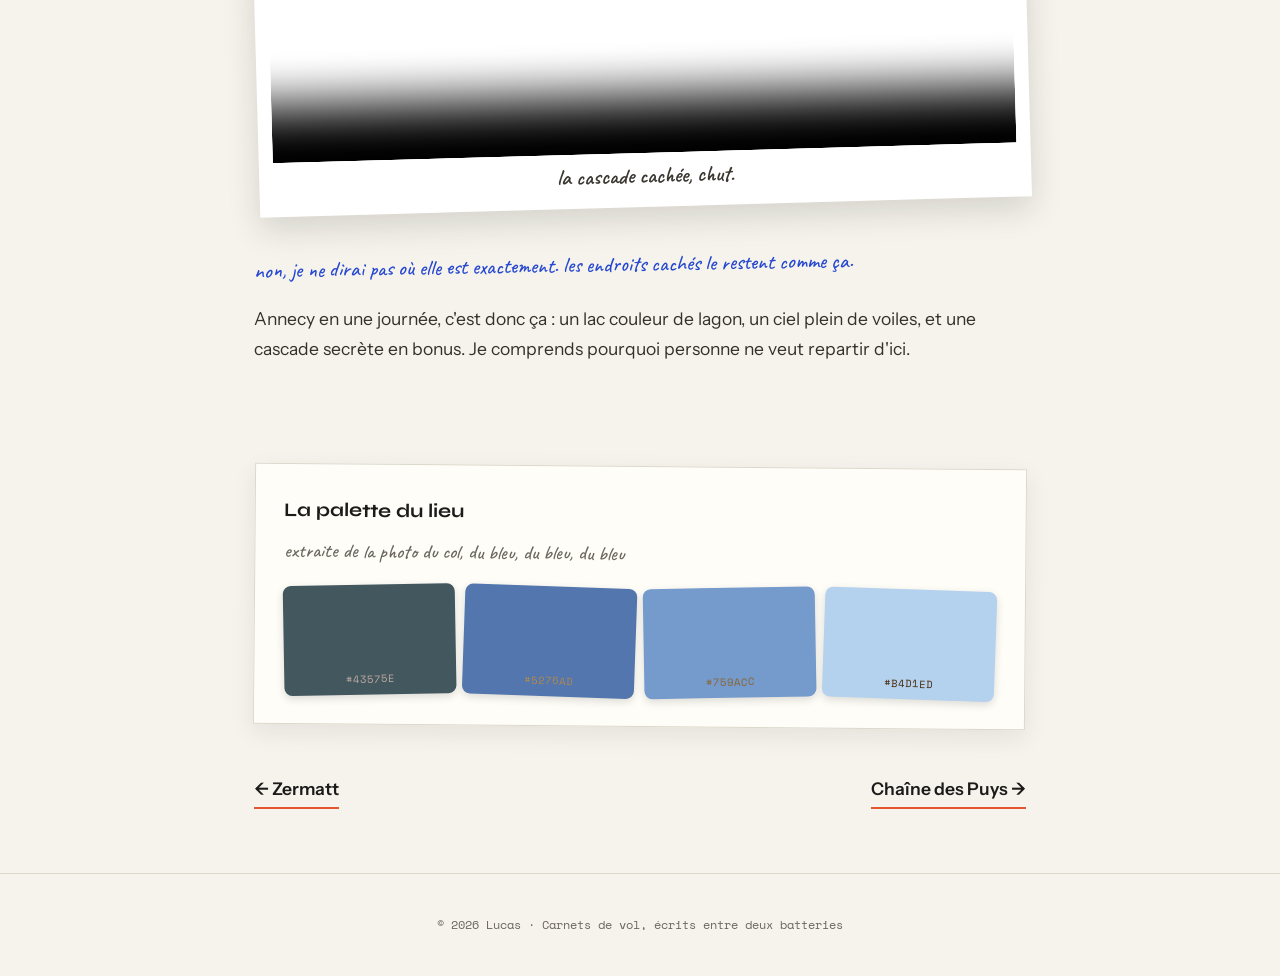
==== commit 148d51ab: "Modification à droite à gauche pour un site plus clean" ====
--- a/annecy.html
+++ b/annecy.html
@@ -3,7 +3,7 @@
 <head>
 <meta charset="UTF-8">
 <meta name="viewport" content="width=device-width, initial-scale=1.0">
-<title>Annecy : le lac, les parapentes, la cascade cachée - Carnets de vol</title>
+<title>Annecy : le lac, les parapentes, la cascade cachée, Carnets de vol</title>
 <link rel="preconnect" href="https://fonts.googleapis.com">
 <link rel="preconnect" href="https://fonts.gstatic.com" crossorigin>
 <link href="https://fonts.googleapis.com/css2?family=Syne:wght@600;700;800&family=Instrument+Sans:wght@400;500;600&family=Space+Mono:wght@400;700&family=Caveat:wght@500;600&display=swap" rel="stylesheet">
@@ -79,26 +79,26 @@
   <h2>Journal de bord</h2>
   <ul><li><b>DATE</b>24 mai 2026</li>
 <li><b>LIEU</b>lac d'Annecy (74)</li>
-<li><b>VOLS</b>2 - 12:13 et 13:50</li>
+<li><b>VOLS</b>2, 12:13 et 13:50</li>
 <li><b>PHOTO</b>col de la Forclaz, à pied</li>
 <li><b>MÉTÉO</b>grand beau, brume de chaleur</li>
 <li><b>BONUS</b>une cascade cachée</li></ul>
 </div>
 <article>
 
-<p class="big">Il y a des points de vue qui portent bien leur nom. Au col de la Forclaz, on se gare, on marche trente secondes, et le lac d'Annecy s'étale d'un coup, tout entier, comme une virgule turquoise posée entre les montagnes. Trente secondes d'effort pour ça - presque indécent.</p>
+<p class="big">Il y a des points de vue qui portent bien leur nom. Au col de la Forclaz, on se gare, on marche trente secondes, et le lac d'Annecy s'étale d'un coup, tout entier, comme une virgule turquoise posée entre les montagnes. Trente secondes d'effort pour ça. Presque indécent.</p>
 
 <div class="polaroid">
   <span class="tape"></span>
   <img src="media/annecy-forclaz.jpeg" alt="Le lac d'Annecy vu du col de la Forclaz, un parapente dans le ciel">
-  <span class="caption">cherchez le parapente - il a fait la photo sans le savoir</span>
+  <span class="caption">cherchez le parapente, il a fait la photo sans le savoir</span>
 </div>
 
 <p>Le col de la Forclaz est LE spot de parapente de la région : ça décolle en continu, des voiles partout, à tel point qu'on finit par ne plus les regarder. Sauf celle-là. Pile au moment où je cadrais le lac, un parapentiste est venu se placer exactement où il fallait dans le ciel. Je n'aurais pas pu le diriger mieux si j'avais essayé. Merci à lui, où qu'il soit.</p>
 
-<span class="margin-note">avec toutes ces voiles en l'air, le drone fais attention ici - priorité aux humains volants.</span>
+<span class="margin-note">avec toutes ces voiles en l'air, le drone est resté au sol ici, priorité aux humains volants.</span>
 
-<p>Côté lac, loin des zones de décollage. À 12h13, l'eau était à son maximum de turquoise - ce bleu-vert laiteux que le lac fabrique avec ses fonds calcaires et que je croyais réservé aux lagons.</p>
+<p>Pour voler, je me suis décalé plus tôt dans la journée, côté lac, loin des zones de décollage. À 12h13, l'eau était à son maximum de turquoise, ce bleu-vert laiteux que le lac fabrique avec ses fonds calcaires et que je croyais réservé aux lagons.</p>
 
 <div class="polaroid tilt-r">
   <span class="tape"></span>
@@ -107,13 +107,13 @@
   <span class="caption">le lac, versant sauvage</span>
 </div>
 
-<p>Et puis il y a eu la surprise de l'après-midi. Sur les hauteurs, planquée dans un repli de la montagne, une cascade - un fil d'eau qui tombe droit dans un cirque de roche moussue, invisible depuis la route, à peine indiquée. Le genre d'endroit qu'on trouve parce que quelqu'un du coin vous en parle à demi-mot.</p>
+<p>Et puis il y a eu la surprise de l'après-midi. Sur les hauteurs, planquée dans un repli de la montagne, une cascade : un fil d'eau qui tombe droit dans un cirque de roche moussue, invisible depuis la route, à peine indiquée. Le genre d'endroit qu'on trouve parce que quelqu'un du coin vous en parle à demi-mot.</p>
 
 <div class="polaroid">
   <span class="tape"></span>
   <span class="rec">DJI · 24 MAI · 13:50</span>
   <video controls muted loop playsinline preload="none" poster="media/posters/annecy-cascade-1350.jpg" src="media/annecy-cascade-1350.mp4"></video>
-  <span class="caption">la cascade cachée - chut.</span>
+  <span class="caption">la cascade cachée, chut.</span>
 </div>
 
 <span class="margin-note">non, je ne dirai pas où elle est exactement. les endroits cachés le restent comme ça.</span>
@@ -123,12 +123,12 @@
 </article>
 <div class="pal-section">
   <h2>La palette du lieu</h2>
-  <span class="note">extraite de la photo du col - du bleu, du bleu, du bleu</span>
+  <span class="note">extraite de la photo du col, du bleu, du bleu, du bleu</span>
   <div class="swatches" data-palette="#43575E,#5276AD,#759ACC,#B4D1ED"></div>
 </div>
 <div class="pager"><a href="zermatt.html">← Zermatt</a><a href="puys.html">Chaîne des Puys →</a></div>
 </div>
-<footer><p class="foot-small">© 2026 Lucas · Carnets de vol - écrits entre deux batteries</p></footer>
+<footer><p class="foot-small">© 2026 Lucas · Carnets de vol, écrits entre deux batteries</p></footer>
 <div id="toast" role="status">Copié !</div>
 <script>
 const toast=document.getElementById('toast');let tt;
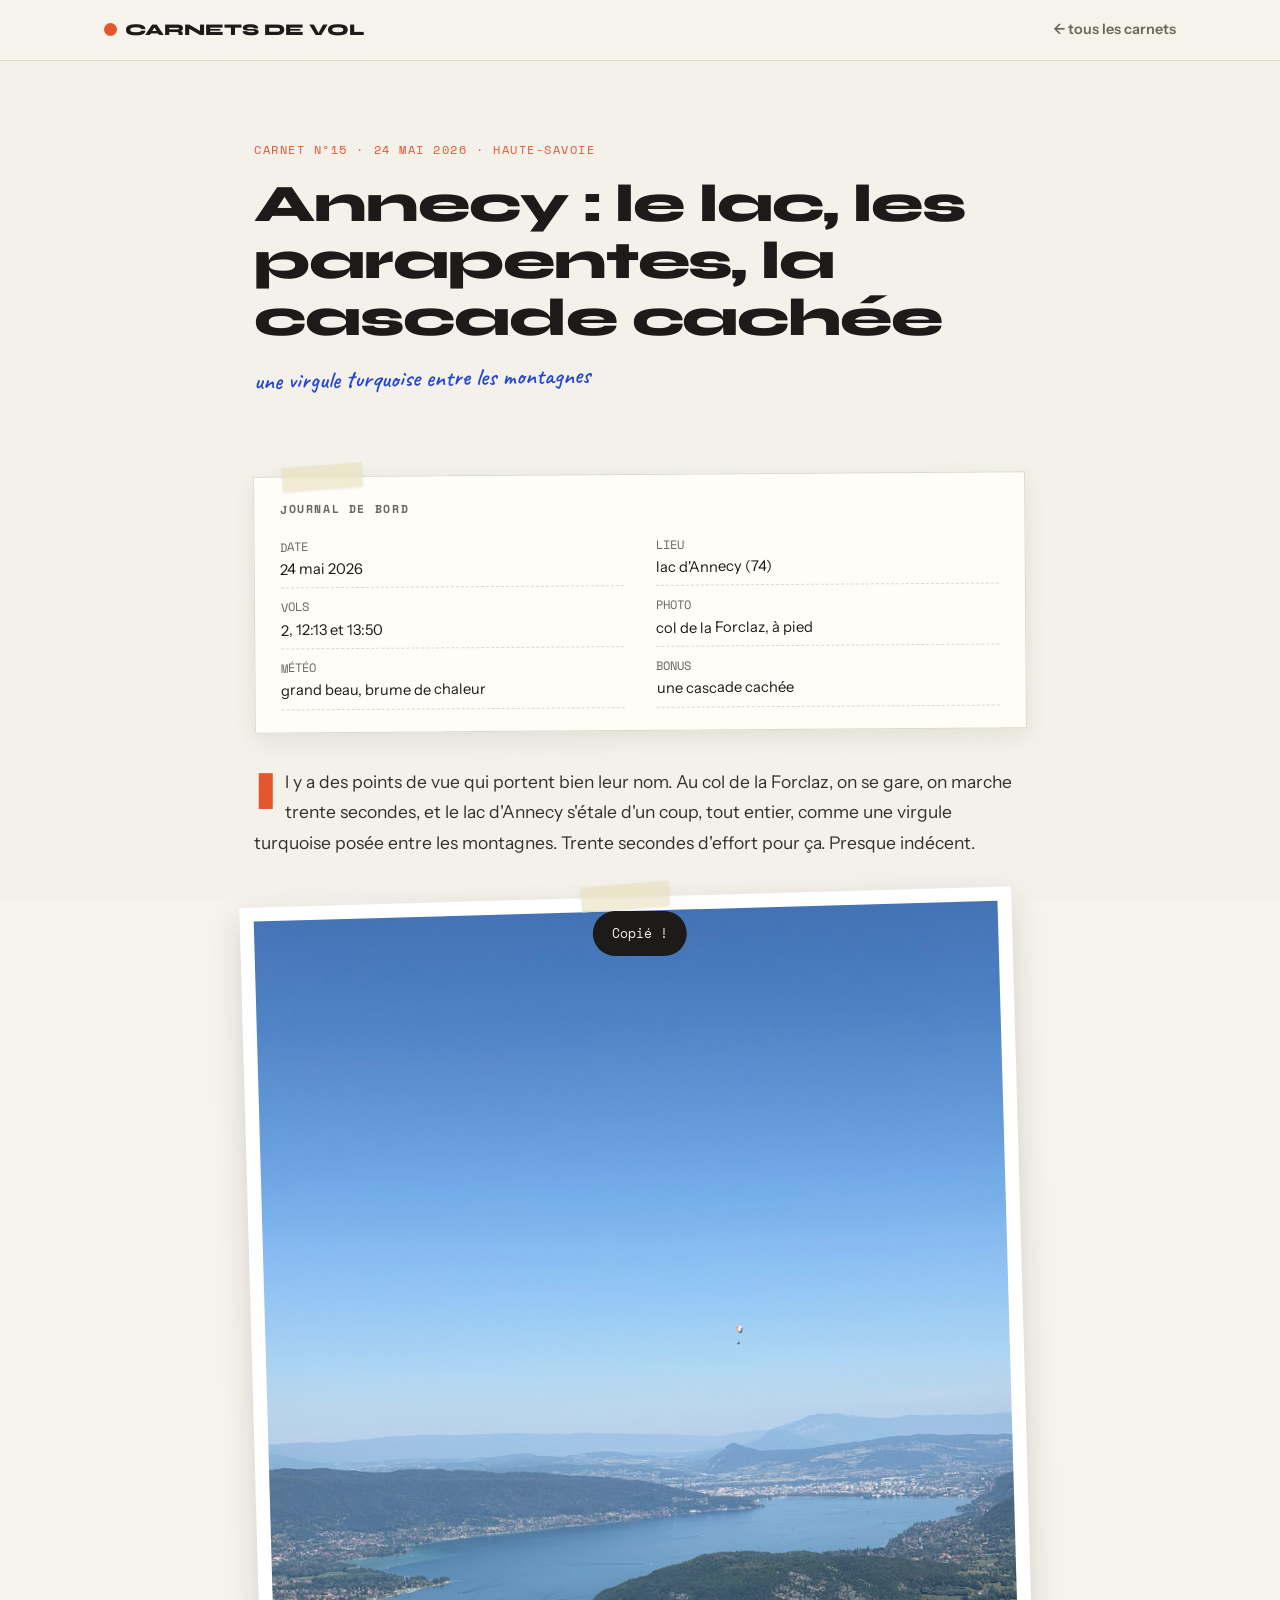
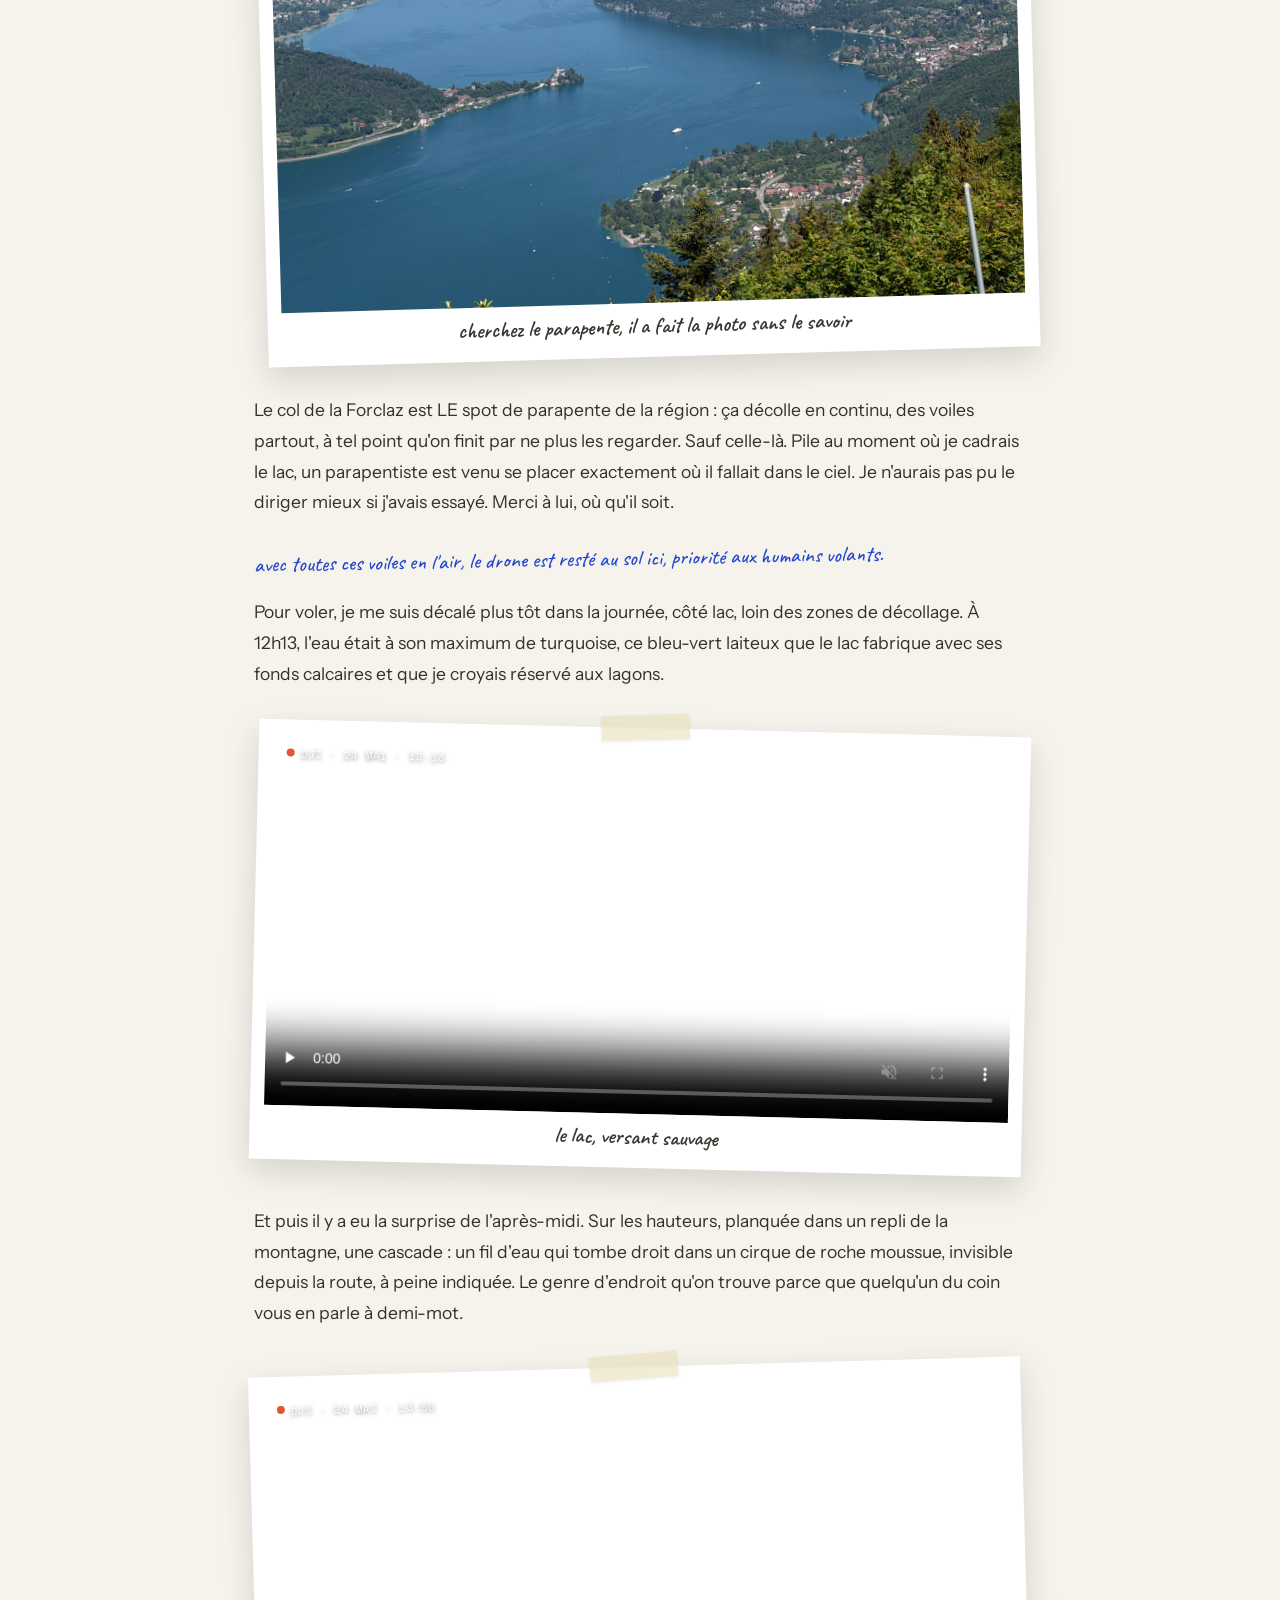
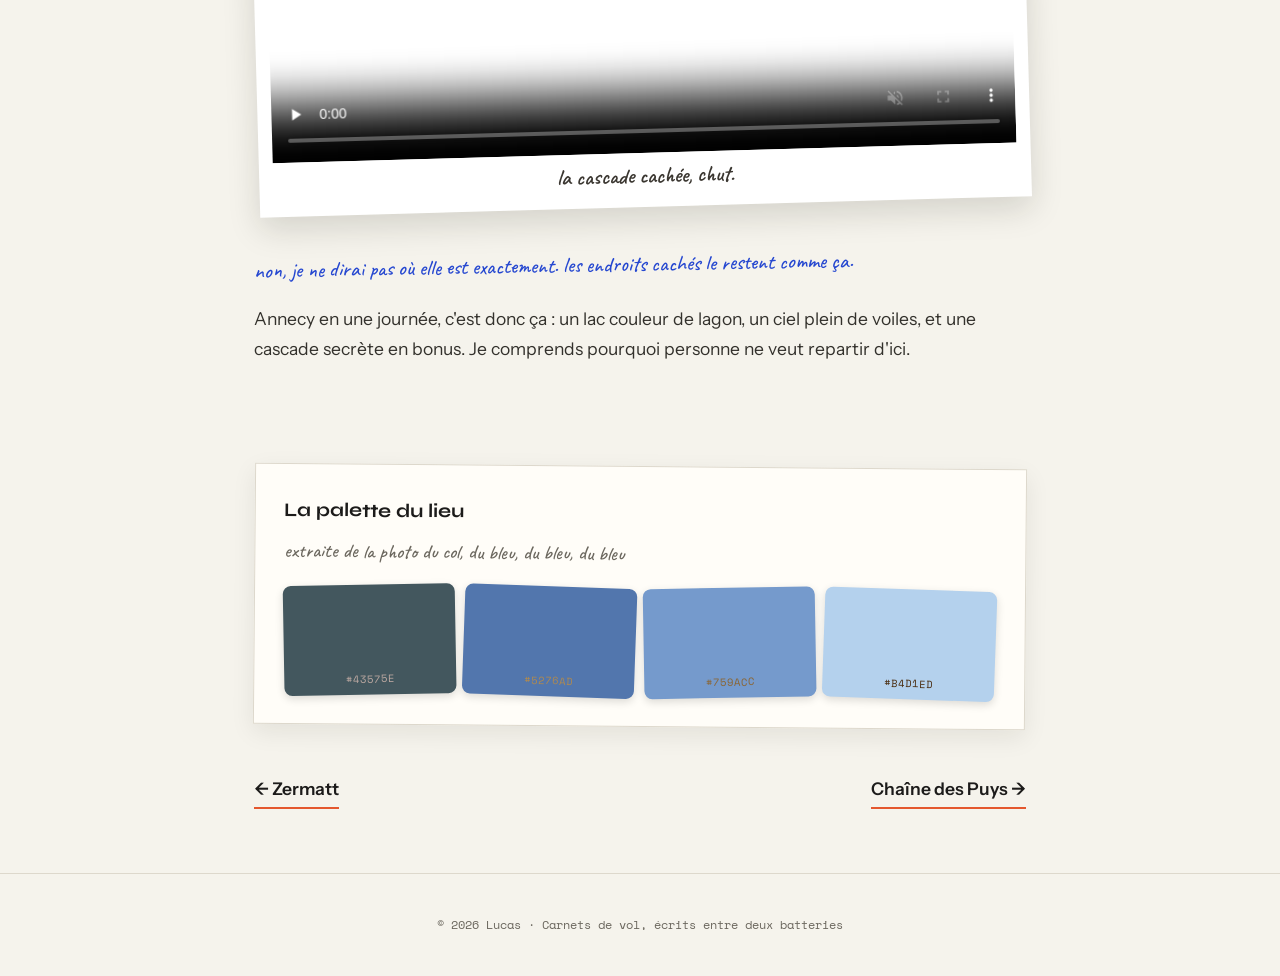
==== commit 02165b7b: "Modification pour extraire le css et l'html" ====
--- a/annecy.html
+++ b/annecy.html
@@ -7,63 +7,9 @@
 <link rel="preconnect" href="https://fonts.googleapis.com">
 <link rel="preconnect" href="https://fonts.gstatic.com" crossorigin>
 <link href="https://fonts.googleapis.com/css2?family=Syne:wght@600;700;800&family=Instrument+Sans:wght@400;500;600&family=Space+Mono:wght@400;700&family=Caveat:wght@500;600&display=swap" rel="stylesheet">
-<style>
-  :root{--paper:#F5F3EC;--ink:#1C1B1A;--ink-soft:#6B675E;--line:#DDD8CC;--card:#FFFDF8;--accent:#E4572E;--blue:#2547D0;--maxw:820px}
-  *{margin:0;padding:0;box-sizing:border-box}
-  html{scroll-behavior:smooth}
-  body{background:var(--paper);color:var(--ink);font-family:'Instrument Sans',system-ui,sans-serif;font-size:17.5px;line-height:1.75;-webkit-font-smoothing:antialiased;overflow-x:hidden}
-  body::before{content:"";position:fixed;inset:0;pointer-events:none;z-index:1;opacity:.5;background-image:url("data:image/svg+xml,%3Csvg xmlns='http://www.w3.org/2000/svg' width='120' height='120'%3E%3Cfilter id='n'%3E%3CfeTurbulence type='fractalNoise' baseFrequency='0.9' numOctaves='2'/%3E%3CfeColorMatrix values='0 0 0 0 0 0 0 0 0 0 0 0 0 0 0 0 0 0 0.03 0'/%3E%3C/filter%3E%3Crect width='120' height='120' filter='url(%23n)'/%3E%3C/svg%3E")}
-  ::selection{background:var(--ink);color:var(--paper)}
-  a{color:inherit}
-  .wrap{max-width:var(--maxw);margin:0 auto;padding:0 24px;position:relative;z-index:2}
-  a:focus-visible,button:focus-visible{outline:2px solid var(--accent);outline-offset:3px;border-radius:4px}
-  nav{position:sticky;top:0;z-index:50;background:color-mix(in srgb,var(--paper) 90%,transparent);backdrop-filter:blur(10px);border-bottom:1px solid var(--line)}
-  .nav-inner{display:flex;align-items:center;justify-content:space-between;height:60px;max-width:1120px;margin:0 auto;padding:0 24px}
-  .logo{font-family:'Syne',sans-serif;font-weight:800;font-size:1rem;text-decoration:none;display:flex;align-items:center;gap:.5rem}
-  .logo .dot{width:13px;height:13px;border-radius:50%;background:var(--accent)}
-  .back{text-decoration:none;font-size:.9rem;font-weight:600;color:var(--ink-soft)}
-  .back:hover{color:var(--ink)}
-  header{padding:4.5rem 0 2.5rem}
-  .kicker{font-family:'Space Mono',monospace;font-size:.74rem;letter-spacing:.13em;text-transform:uppercase;color:var(--accent)}
-  h1{font-family:'Syne',sans-serif;font-weight:800;font-size:clamp(2rem,5.5vw,3.3rem);line-height:1.08;letter-spacing:-.02em;margin:.8rem 0 .6rem}
-  .subtitle{font-family:'Caveat',cursive;font-weight:600;font-size:1.5rem;color:var(--blue);transform:rotate(-1deg);display:inline-block}
-  .logbook{background:var(--card);border:1px solid var(--line);box-shadow:0 8px 24px rgba(30,25,15,.08);padding:1.4rem 1.6rem;margin:2.2rem 0;transform:rotate(-.4deg);position:relative}
-  .logbook .tape{position:absolute;width:80px;height:24px;background:rgba(230,220,180,.55);box-shadow:0 1px 3px rgba(0,0,0,.08);top:-12px;left:28px;transform:rotate(-4deg)}
-  .logbook h2{font-family:'Space Mono',monospace;font-size:.72rem;letter-spacing:.14em;text-transform:uppercase;color:var(--ink-soft);margin-bottom:.7rem}
-  .logbook ul{list-style:none;display:grid;grid-template-columns:1fr 1fr;gap:.2rem 2rem}
-  @media(max-width:560px){.logbook ul{grid-template-columns:1fr}}
-  .logbook li{font-size:.92rem;padding:.3rem 0;border-bottom:1px dashed var(--line)}
-  .logbook li b{font-family:'Space Mono',monospace;font-weight:400;font-size:.76rem;color:var(--ink-soft);display:block}
-  article{padding-bottom:2rem}
-  article p{margin:1.3rem 0;color:#33312C}
-  article p.big:first-letter{font-family:'Syne',sans-serif;font-weight:800;font-size:3.2em;float:left;line-height:.85;padding-right:.12em;color:var(--accent)}
-  .margin-note{font-family:'Caveat',cursive;font-weight:500;font-size:1.35rem;color:var(--blue);transform:rotate(-1deg);display:block;margin:1rem 0}
-  .polaroid{background:#fff;padding:14px 14px 54px;box-shadow:0 12px 32px rgba(30,25,15,.15);transform:rotate(-1.6deg);position:relative;margin:2.4rem 0;transition:transform .25s}
-  .polaroid:hover{transform:rotate(-.4deg)}
-  .polaroid img,.polaroid video{display:block;width:100%;height:auto}
-  .polaroid .tape{position:absolute;width:88px;height:25px;background:rgba(230,220,180,.55);box-shadow:0 1px 3px rgba(0,0,0,.08);top:-13px;left:50%;transform:translateX(-50%) rotate(-3deg)}
-  .polaroid .caption{position:absolute;left:0;right:0;bottom:12px;text-align:center;font-family:'Caveat',cursive;font-weight:600;font-size:1.4rem;color:#3a3630}
-  .polaroid .rec{position:absolute;top:26px;left:28px;font-family:'Space Mono',monospace;font-size:.64rem;letter-spacing:.12em;color:#fff;text-shadow:0 1px 4px rgba(0,0,0,.6)}
-  .polaroid .rec::before{content:"";display:inline-block;width:8px;height:8px;border-radius:50%;background:#E4572E;margin-right:6px;vertical-align:1px}
-  .polaroid.tilt-r{transform:rotate(1.4deg)}
-  .polaroid.tilt-r:hover{transform:rotate(.3deg)}
-  .pal-section{margin:3rem 0;background:var(--card);border:1px solid var(--line);padding:1.8rem;transform:rotate(.5deg);box-shadow:0 8px 24px rgba(30,25,15,.08)}
-  .pal-section h2{font-family:'Syne',sans-serif;font-weight:700;font-size:1.2rem;margin-bottom:.4rem}
-  .pal-section .note{font-family:'Caveat',cursive;font-weight:500;font-size:1.25rem;color:var(--ink-soft);margin-bottom:1rem;display:block}
-  .swatches{display:flex;gap:8px;height:110px}
-  .swatches button{flex:1;border:none;cursor:pointer;border-radius:8px;position:relative;box-shadow:0 3px 8px rgba(0,0,0,.14);transform:rotate(var(--r,0deg));transition:transform .2s}
-  .swatches button:hover{transform:rotate(0deg) scale(1.05)}
-  .swatches button b{position:absolute;left:50%;bottom:8px;transform:translateX(-50%);font-family:'Space Mono',monospace;font-weight:400;font-size:.66rem;color:#fff;mix-blend-mode:difference}
-  .pager{display:flex;justify-content:space-between;gap:1rem;margin:3rem 0 4rem;flex-wrap:wrap}
-  .pager a{text-decoration:none;font-weight:600;border-bottom:2px solid var(--accent);padding-bottom:2px}
-  footer{border-top:1px solid var(--line);padding:2.5rem 0;text-align:center;position:relative;z-index:2}
-  .foot-small{font-size:.78rem;color:var(--ink-soft);font-family:'Space Mono',monospace}
-  #toast{position:fixed;bottom:24px;left:50%;transform:translateX(-50%) translateY(80px);background:var(--ink);color:var(--paper);padding:.7rem 1.2rem;border-radius:999px;font-family:'Space Mono',monospace;font-size:.82rem;transition:transform .3s;z-index:99}
-  #toast.show{transform:translateX(-50%) translateY(0)}
-  @media(prefers-reduced-motion:reduce){*{transition:none!important;animation:none!important}html{scroll-behavior:auto}}
-</style>
+<link rel="stylesheet" href="assets/site.css">
 </head>
-<body>
+<body class="article-page">
 <nav><div class="nav-inner">
   <a class="logo" href="index.html"><span class="dot"></span>CARNETS DE VOL</a>
   <a class="back" href="index.html">← tous les carnets</a>
@@ -85,41 +31,30 @@
 <li><b>BONUS</b>une cascade cachée</li></ul>
 </div>
 <article>
-
 <p class="big">Il y a des points de vue qui portent bien leur nom. Au col de la Forclaz, on se gare, on marche trente secondes, et le lac d'Annecy s'étale d'un coup, tout entier, comme une virgule turquoise posée entre les montagnes. Trente secondes d'effort pour ça. Presque indécent.</p>
-
 <div class="polaroid">
   <span class="tape"></span>
   <img src="media/annecy-forclaz.jpeg" alt="Le lac d'Annecy vu du col de la Forclaz, un parapente dans le ciel">
   <span class="caption">cherchez le parapente, il a fait la photo sans le savoir</span>
 </div>
-
 <p>Le col de la Forclaz est LE spot de parapente de la région : ça décolle en continu, des voiles partout, à tel point qu'on finit par ne plus les regarder. Sauf celle-là. Pile au moment où je cadrais le lac, un parapentiste est venu se placer exactement où il fallait dans le ciel. Je n'aurais pas pu le diriger mieux si j'avais essayé. Merci à lui, où qu'il soit.</p>
-
 <span class="margin-note">avec toutes ces voiles en l'air, le drone est resté au sol ici, priorité aux humains volants.</span>
-
 <p>Pour voler, je me suis décalé plus tôt dans la journée, côté lac, loin des zones de décollage. À 12h13, l'eau était à son maximum de turquoise, ce bleu-vert laiteux que le lac fabrique avec ses fonds calcaires et que je croyais réservé aux lagons.</p>
-
 <div class="polaroid tilt-r">
   <span class="tape"></span>
   <span class="rec">DJI · 24 MAI · 12:13</span>
   <video controls muted loop playsinline preload="none" poster="media/posters/annecy-lac-1213.jpg" src="media/annecy-lac-1213.mp4"></video>
   <span class="caption">le lac, versant sauvage</span>
 </div>
-
 <p>Et puis il y a eu la surprise de l'après-midi. Sur les hauteurs, planquée dans un repli de la montagne, une cascade : un fil d'eau qui tombe droit dans un cirque de roche moussue, invisible depuis la route, à peine indiquée. Le genre d'endroit qu'on trouve parce que quelqu'un du coin vous en parle à demi-mot.</p>
-
 <div class="polaroid">
   <span class="tape"></span>
   <span class="rec">DJI · 24 MAI · 13:50</span>
   <video controls muted loop playsinline preload="none" poster="media/posters/annecy-cascade-1350.jpg" src="media/annecy-cascade-1350.mp4"></video>
   <span class="caption">la cascade cachée, chut.</span>
 </div>
-
 <span class="margin-note">non, je ne dirai pas où elle est exactement. les endroits cachés le restent comme ça.</span>
-
 <p>Annecy en une journée, c'est donc ça : un lac couleur de lagon, un ciel plein de voiles, et une cascade secrète en bonus. Je comprends pourquoi personne ne veut repartir d'ici.</p>
-
 </article>
 <div class="pal-section">
   <h2>La palette du lieu</h2>
@@ -130,13 +65,6 @@
 </div>
 <footer><p class="foot-small">© 2026 Lucas · Carnets de vol, écrits entre deux batteries</p></footer>
 <div id="toast" role="status">Copié !</div>
-<script>
-const toast=document.getElementById('toast');let tt;
-function copyHex(h){const d=()=>{toast.textContent=h+" copié ! (bon vol)";toast.classList.add('show');clearTimeout(tt);tt=setTimeout(()=>toast.classList.remove('show'),1600)};
-if(navigator.clipboard){navigator.clipboard.writeText(h).then(d).catch(d)}else{d()}}
-document.querySelectorAll('.swatches').forEach(s=>{s.dataset.palette.split(',').forEach((c,i)=>{
-const b=document.createElement('button');b.style.background=c;b.style.setProperty('--r',((i%2?1:-1)*1.5)+'deg');
-b.innerHTML='<b>'+c+'</b>';b.title=c;b.setAttribute('aria-label','Copier '+c);b.addEventListener('click',()=>copyHex(c));s.appendChild(b)})});
-</script>
+<script src="assets/site.js" defer></script>
 </body>
-</html>+</html>
--- a/assets/site.css
+++ b/assets/site.css
@@ -0,0 +1,593 @@
+:root {
+  --paper: #F5F3EC;
+  --ink: #1C1B1A;
+  --ink-soft: #6B675E;
+  --line: #DDD8CC;
+  --card: #FFFDF8;
+  --accent: #E4572E;
+  --blue: #2547D0;
+}
+
+* { margin: 0; padding: 0; box-sizing: border-box; }
+html { scroll-behavior: smooth; }
+body {
+  background: var(--paper);
+  color: var(--ink);
+  font-family: 'Instrument Sans', system-ui, sans-serif;
+  -webkit-font-smoothing: antialiased;
+  overflow-x: hidden;
+}
+body::before {
+  content: "";
+  position: fixed;
+  inset: 0;
+  pointer-events: none;
+  z-index: 1;
+  opacity: .5;
+  background-image: url("data:image/svg+xml,%3Csvg xmlns='http://www.w3.org/2000/svg' width='120' height='120'%3E%3Cfilter id='n'%3E%3CfeTurbulence type='fractalNoise' baseFrequency='0.9' numOctaves='2'/%3E%3CfeColorMatrix values='0 0 0 0 0 0 0 0 0 0 0 0 0 0 0 0 0 0 0.03 0'/%3E%3C/filter%3E%3Crect width='120' height='120' filter='url(%23n)'/%3E%3C/svg%3E");
+}
+::selection { background: var(--ink); color: var(--paper); }
+a { color: inherit; }
+a:focus-visible,
+button:focus-visible { outline: 2px solid var(--accent); outline-offset: 3px; border-radius: 4px; }
+
+.home-page { font-size: 17px; line-height: 1.65; }
+.article-page { font-size: 17.5px; line-height: 1.75; }
+.home-page .wrap { max-width: 1120px; margin: 0 auto; padding: 0 28px; position: relative; z-index: 2; }
+.article-page .wrap { max-width: 820px; margin: 0 auto; padding: 0 24px; position: relative; z-index: 2; }
+.hand { font-family: 'Caveat', cursive; font-weight: 600; }
+.mono { font-family: 'Space Mono', monospace; }
+.tape {
+  position: absolute;
+  width: 90px;
+  height: 26px;
+  background: rgba(230, 220, 180, .55);
+  box-shadow: 0 1px 3px rgba(0, 0, 0, .08);
+  backdrop-filter: blur(1px);
+}
+
+nav {
+  position: sticky;
+  top: 0;
+  z-index: 50;
+  background: color-mix(in srgb, var(--paper) 90%, transparent);
+  backdrop-filter: blur(10px);
+  border-bottom: 1px solid var(--line);
+}
+.home-page .nav-inner { display: flex; align-items: center; justify-content: space-between; height: 62px; }
+.article-page .nav-inner {
+  display: flex;
+  align-items: center;
+  justify-content: space-between;
+  height: 60px;
+  max-width: 1120px;
+  margin: 0 auto;
+  padding: 0 24px;
+}
+.logo {
+  font-family: 'Syne', sans-serif;
+  font-weight: 800;
+  font-size: 1.02rem;
+  text-decoration: none;
+  display: flex;
+  align-items: center;
+  gap: .5rem;
+}
+.logo .dot { width: 13px; height: 13px; border-radius: 50%; background: var(--accent); }
+.nav-links { display: flex; gap: 1.5rem; list-style: none; }
+.nav-links a { text-decoration: none; font-size: .92rem; font-weight: 500; color: var(--ink-soft); }
+.nav-links a:hover { color: var(--ink); }
+.back { text-decoration: none; font-size: .9rem; font-weight: 600; color: var(--ink-soft); }
+.back:hover { color: var(--ink); }
+
+/* Accueil */
+.home-page header { padding: 5.5rem 0 4rem; position: relative; }
+.home-page .eyebrow {
+  font-family: 'Space Mono', monospace;
+  font-size: .76rem;
+  letter-spacing: .13em;
+  text-transform: uppercase;
+  color: var(--ink-soft);
+}
+.home-page h1 {
+  font-family: 'Syne', sans-serif;
+  font-weight: 800;
+  font-size: clamp(2.5rem, 6.8vw, 4.8rem);
+  line-height: 1.04;
+  letter-spacing: -.025em;
+  margin: 1rem 0 1.2rem;
+  max-width: 15ch;
+}
+.home-page h1 .strike { position: relative; white-space: nowrap; }
+.home-page h1 .strike::after {
+  content: "";
+  position: absolute;
+  left: -2%;
+  right: -2%;
+  top: 54%;
+  height: 4px;
+  background: var(--accent);
+  transform: rotate(-2deg);
+  border-radius: 2px;
+}
+.home-page h1 .hl { background: linear-gradient(transparent 58%, rgba(242, 193, 78, .75) 58%); padding: 0 .1em; }
+.hero-hand {
+  font-family: 'Caveat', cursive;
+  font-weight: 600;
+  font-size: 1.55rem;
+  color: var(--blue);
+  transform: rotate(-1.5deg);
+  display: inline-block;
+  margin-top: .2rem;
+}
+.lede { max-width: 34rem; color: var(--ink-soft); font-size: 1.1rem; margin-top: .8rem; }
+.hero-arrow { position: absolute; right: 8%; top: 9rem; width: 120px; opacity: .9; transform: rotate(12deg); }
+.featured-zone {
+  margin-top: 4rem;
+  display: grid;
+  grid-template-columns: 1.05fr 1fr;
+  gap: 3.5rem;
+  align-items: center;
+}
+.home-page .polaroid {
+  background: #fff;
+  padding: 16px 16px 60px;
+  box-shadow: 0 12px 34px rgba(30, 25, 15, .16);
+  transform: rotate(-2.4deg);
+  position: relative;
+  transition: transform .25s;
+}
+.home-page .polaroid:hover { transform: rotate(-1deg) scale(1.015); }
+.home-page .polaroid .ph { height: 440px; background-size: cover; background-position: center; position: relative; }
+.home-page .polaroid .ph img { position: absolute; inset: 0; width: 100%; height: 100%; object-fit: cover; }
+.home-page .polaroid .ph .meta {
+  position: absolute;
+  left: 12px;
+  bottom: 10px;
+  font-family: 'Space Mono', monospace;
+  font-size: .68rem;
+  letter-spacing: .08em;
+  color: #fff;
+  text-shadow: 0 1px 6px rgba(0, 0, 0, .5);
+}
+.home-page .polaroid .caption {
+  position: absolute;
+  left: 0;
+  right: 0;
+  bottom: 14px;
+  text-align: center;
+  font-family: 'Caveat', cursive;
+  font-weight: 600;
+  font-size: 1.45rem;
+  color: #3a3630;
+  transform: rotate(-.5deg);
+}
+.home-page .polaroid .tape { top: -13px; left: 50%; transform: translateX(-50%) rotate(-3deg); }
+.stamp {
+  position: absolute;
+  right: -18px;
+  top: -18px;
+  width: 88px;
+  height: 88px;
+  border-radius: 50%;
+  border: 2.5px solid var(--accent);
+  color: var(--accent);
+  display: flex;
+  align-items: center;
+  justify-content: center;
+  text-align: center;
+  font-family: 'Space Mono', monospace;
+  font-size: .6rem;
+  letter-spacing: .12em;
+  text-transform: uppercase;
+  transform: rotate(12deg);
+  background: rgba(255, 253, 248, .7);
+  line-height: 1.4;
+}
+.featured-txt .kicker {
+  font-family: 'Space Mono', monospace;
+  font-size: .72rem;
+  letter-spacing: .12em;
+  text-transform: uppercase;
+  color: var(--accent);
+}
+.featured-txt h2 {
+  font-family: 'Syne', sans-serif;
+  font-weight: 800;
+  font-size: clamp(1.5rem, 3vw, 2.1rem);
+  line-height: 1.13;
+  letter-spacing: -.02em;
+  margin: .7rem 0 1rem;
+}
+.featured-txt p { color: var(--ink-soft); margin-bottom: 1rem; }
+.home-page .margin-note {
+  font-family: 'Caveat', cursive;
+  font-weight: 500;
+  font-size: 1.25rem;
+  color: var(--blue);
+  transform: rotate(-1deg);
+  display: block;
+  margin: .4rem 0 1rem;
+}
+.readmore { text-decoration: none; font-weight: 600; font-size: .95rem; border-bottom: 2px solid var(--accent); padding-bottom: 2px; }
+.pal-row { display: flex; height: 34px; margin: 1.1rem 0; max-width: 340px; gap: 5px; }
+.pal-row button {
+  flex: 1;
+  border: none;
+  cursor: pointer;
+  border-radius: 5px;
+  transform: rotate(var(--r, 0deg));
+  transition: transform .2s;
+  box-shadow: 0 2px 5px rgba(0, 0, 0, .12);
+}
+.pal-row button:hover { transform: rotate(0deg) scale(1.12); }
+.filmstrip { margin-top: 3.2rem; display: grid; grid-template-columns: 1fr 1fr; gap: 2.4rem; }
+.filmcard {
+  background: #fff;
+  padding: 14px 14px 52px;
+  position: relative;
+  box-shadow: 0 12px 30px rgba(30, 25, 15, .15);
+  transform: rotate(var(--fr, 1.4deg));
+  transition: transform .25s;
+}
+.filmcard:hover { transform: rotate(0deg) scale(1.012); }
+.filmcard:first-child { --fr: -1.6deg; }
+.filmcard video { display: block; width: 100%; height: auto; background: #111; }
+.filmcard .tape { top: -12px; right: 26px; transform: rotate(5deg); }
+.filmcard:first-child .tape { right: auto; left: 26px; transform: rotate(-6deg); }
+.filmcard .caption {
+  position: absolute;
+  left: 0;
+  right: 0;
+  bottom: 12px;
+  text-align: center;
+  font-family: 'Caveat', cursive;
+  font-weight: 600;
+  font-size: 1.35rem;
+  color: #3a3630;
+}
+.filmcard .rec {
+  position: absolute;
+  top: 24px;
+  left: 26px;
+  font-family: 'Space Mono', monospace;
+  font-size: .64rem;
+  letter-spacing: .12em;
+  color: #fff;
+  text-shadow: 0 1px 4px rgba(0, 0, 0, .6);
+}
+.filmcard .rec::before {
+  content: "";
+  display: inline-block;
+  width: 8px;
+  height: 8px;
+  border-radius: 50%;
+  background: var(--accent);
+  margin-right: 6px;
+  vertical-align: 1px;
+}
+.home-page section { padding: 4.5rem 0; position: relative; }
+.sec-title {
+  font-family: 'Syne', sans-serif;
+  font-weight: 800;
+  font-size: clamp(1.7rem, 3.4vw, 2.3rem);
+  letter-spacing: -.02em;
+  margin: .4rem 0 .3rem;
+  display: inline-block;
+  position: relative;
+}
+.sec-title .squiggle { position: absolute; left: 0; right: 0; bottom: -10px; height: 10px; }
+.sec-note {
+  font-family: 'Caveat', cursive;
+  font-weight: 500;
+  font-size: 1.3rem;
+  color: var(--ink-soft);
+  margin: .9rem 0 2.4rem;
+  transform: rotate(-.6deg);
+  display: inline-block;
+}
+.posts { display: grid; grid-template-columns: repeat(auto-fill, minmax(300px, 1fr)); gap: 2.2rem 1.8rem; }
+.post {
+  background: var(--card);
+  border: 1px solid var(--line);
+  overflow: visible;
+  display: flex;
+  flex-direction: column;
+  position: relative;
+  box-shadow: 0 8px 24px rgba(30, 25, 15, .09);
+  transform: rotate(var(--tilt, 0deg));
+  transition: transform .22s, box-shadow .22s;
+}
+.post:hover { transform: rotate(0deg) translateY(-5px); box-shadow: 0 16px 38px rgba(30, 25, 15, .14); z-index: 5; }
+.post:nth-child(3n+1) { --tilt: -1.3deg; }
+.post:nth-child(3n+2) { --tilt: .9deg; margin-top: 1.2rem; }
+.post:nth-child(3n) { --tilt: -.6deg; margin-top: .5rem; }
+.post .tape { top: -12px; left: 22px; transform: rotate(-5deg); width: 74px; height: 22px; }
+.post:nth-child(even) .tape { left: auto; right: 22px; transform: rotate(6deg); }
+.post .shot { height: 190px; position: relative; background-size: cover; background-position: center; margin: 10px 10px 0; }
+.post .shot > img,
+.post .shot > video { width: 100%; height: 100%; object-fit: cover; display: block; }
+.post .shot .meta {
+  position: absolute;
+  left: 10px;
+  bottom: 8px;
+  font-family: 'Space Mono', monospace;
+  font-size: .66rem;
+  letter-spacing: .07em;
+  color: #fff;
+  text-shadow: 0 1px 5px rgba(0, 0, 0, .5);
+}
+.post .duo { display: flex; gap: 6px; margin: 6px 10px 0; }
+.post .duo .cell { flex: 1; position: relative; }
+.post .duo video { width: 100%; height: 112px; object-fit: cover; display: block; }
+.post .duo .cap {
+  position: absolute;
+  left: 6px;
+  bottom: 4px;
+  font-family: 'Space Mono', monospace;
+  font-size: .58rem;
+  letter-spacing: .08em;
+  color: #fff;
+  text-shadow: 0 1px 4px rgba(0, 0, 0, .6);
+}
+.post .body { padding: 1rem 1.25rem 1.3rem; display: flex; flex-direction: column; gap: .45rem; flex: 1; }
+.post h3 { font-family: 'Syne', sans-serif; font-size: 1.1rem; font-weight: 700; line-height: 1.25; }
+.post h3 a { text-decoration: none; }
+.post .excerpt { font-size: .92rem; color: var(--ink-soft); flex: 1; }
+.post .hand-note {
+  font-family: 'Caveat', cursive;
+  font-weight: 500;
+  font-size: 1.2rem;
+  color: var(--blue);
+  transform: rotate(-1deg);
+  margin-top: .2rem;
+}
+.post .postmeta { font-family: 'Space Mono', monospace; font-size: .72rem; color: var(--ink-soft); margin-top: .4rem; }
+.post .mini-pal { display: flex; gap: 4px; margin-top: .6rem; }
+.post .mini-pal button {
+  width: 26px;
+  height: 26px;
+  border: none;
+  border-radius: 50%;
+  cursor: pointer;
+  box-shadow: 0 2px 4px rgba(0, 0, 0, .15);
+  transition: transform .15s;
+}
+.post .mini-pal button:hover { transform: scale(1.25); }
+.destinations { display: flex; flex-wrap: wrap; gap: .8rem; justify-content: center; text-align: center; width: 100%; }
+.dest {
+  display: inline-flex;
+  align-items: center;
+  gap: .6rem;
+  background: var(--card);
+  border: 1.5px solid var(--ink);
+  border-radius: 999px;
+  padding: .55rem 1.2rem;
+  text-decoration: none;
+  font-weight: 600;
+  font-size: .92rem;
+  transition: transform .15s, background .15s, color .15s;
+}
+.dest:hover { transform: translateY(-2px); background: var(--ink); color: var(--paper); }
+.dest .sw { width: 12px; height: 12px; border-radius: 50%; flex: none; }
+.about { display: grid; grid-template-columns: 1.25fr 1fr; gap: 3rem; align-items: start; }
+.about p { color: var(--ink-soft); margin-bottom: 1rem; max-width: 36rem; }
+.about p strong { color: var(--ink); }
+.sticky-note {
+  background: #FFF3B8;
+  padding: 1.6rem 1.5rem;
+  position: relative;
+  transform: rotate(1.8deg);
+  box-shadow: 0 10px 26px rgba(30, 25, 15, .13);
+  font-family: 'Caveat', cursive;
+  font-weight: 500;
+  font-size: 1.35rem;
+  line-height: 1.45;
+  color: #3a3630;
+}
+.sticky-note .tape { top: -12px; left: 50%; transform: translateX(-50%) rotate(2deg); }
+.sticky-note ul { list-style: none; }
+.sticky-note li { padding: .25rem 0; border-bottom: 1px dashed rgba(0, 0, 0, .12); }
+.sticky-note li:last-child { border: none; }
+.sticky-note li::before { content: "→ "; color: var(--accent); }
+.home-page footer { border-top: 1px solid var(--line); padding: 3rem 0; text-align: center; position: relative; z-index: 2; }
+.foot-small { font-size: .8rem; color: var(--ink-soft); font-family: 'Space Mono', monospace; }
+.foot-hand {
+  font-family: 'Caveat', cursive;
+  font-weight: 600;
+  font-size: 1.5rem;
+  margin-bottom: .5rem;
+  transform: rotate(-1deg);
+  display: inline-block;
+}
+
+/* Pages de carnet */
+.article-page header { padding: 4.5rem 0 2.5rem; }
+.article-page .kicker {
+  font-family: 'Space Mono', monospace;
+  font-size: .74rem;
+  letter-spacing: .13em;
+  text-transform: uppercase;
+  color: var(--accent);
+}
+.article-page h1 {
+  font-family: 'Syne', sans-serif;
+  font-weight: 800;
+  font-size: clamp(2rem, 5.5vw, 3.3rem);
+  line-height: 1.08;
+  letter-spacing: -.02em;
+  margin: .8rem 0 .6rem;
+}
+.subtitle {
+  font-family: 'Caveat', cursive;
+  font-weight: 600;
+  font-size: 1.5rem;
+  color: var(--blue);
+  transform: rotate(-1deg);
+  display: inline-block;
+}
+.logbook {
+  background: var(--card);
+  border: 1px solid var(--line);
+  box-shadow: 0 8px 24px rgba(30, 25, 15, .08);
+  padding: 1.4rem 1.6rem;
+  margin: 2.2rem 0;
+  transform: rotate(-.4deg);
+  position: relative;
+}
+.logbook .tape { width: 80px; height: 24px; top: -12px; left: 28px; transform: rotate(-4deg); }
+.logbook h2 {
+  font-family: 'Space Mono', monospace;
+  font-size: .72rem;
+  letter-spacing: .14em;
+  text-transform: uppercase;
+  color: var(--ink-soft);
+  margin-bottom: .7rem;
+}
+.logbook ul { list-style: none; display: grid; grid-template-columns: 1fr 1fr; gap: .2rem 2rem; }
+.logbook li { font-size: .92rem; padding: .3rem 0; border-bottom: 1px dashed var(--line); }
+.logbook li b {
+  font-family: 'Space Mono', monospace;
+  font-weight: 400;
+  font-size: .76rem;
+  color: var(--ink-soft);
+  display: block;
+}
+.article-page article { padding-bottom: 2rem; }
+.article-page article p { margin: 1.3rem 0; color: #33312C; }
+.article-page article p.big:first-letter {
+  font-family: 'Syne', sans-serif;
+  font-weight: 800;
+  font-size: 3.2em;
+  float: left;
+  line-height: .85;
+  padding-right: .12em;
+  color: var(--accent);
+}
+.article-page .margin-note {
+  font-family: 'Caveat', cursive;
+  font-weight: 500;
+  font-size: 1.35rem;
+  color: var(--blue);
+  transform: rotate(-1deg);
+  display: block;
+  margin: 1rem 0;
+}
+.article-page .polaroid {
+  background: #fff;
+  padding: 14px 14px 54px;
+  box-shadow: 0 12px 32px rgba(30, 25, 15, .15);
+  transform: rotate(-1.6deg);
+  position: relative;
+  margin: 2.4rem 0;
+  transition: transform .25s;
+}
+.article-page .polaroid:hover { transform: rotate(-.4deg); }
+.article-page .polaroid img,
+.article-page .polaroid video { display: block; width: 100%; height: auto; }
+.article-page .polaroid .tape { width: 88px; height: 25px; top: -13px; left: 50%; transform: translateX(-50%) rotate(-3deg); }
+.article-page .polaroid .caption {
+  position: absolute;
+  left: 0;
+  right: 0;
+  bottom: 12px;
+  text-align: center;
+  font-family: 'Caveat', cursive;
+  font-weight: 600;
+  font-size: 1.4rem;
+  color: #3a3630;
+}
+.article-page .polaroid .rec {
+  position: absolute;
+  top: 26px;
+  left: 28px;
+  font-family: 'Space Mono', monospace;
+  font-size: .64rem;
+  letter-spacing: .12em;
+  color: #fff;
+  text-shadow: 0 1px 4px rgba(0, 0, 0, .6);
+}
+.article-page .polaroid .rec::before {
+  content: "";
+  display: inline-block;
+  width: 8px;
+  height: 8px;
+  border-radius: 50%;
+  background: var(--accent);
+  margin-right: 6px;
+  vertical-align: 1px;
+}
+.article-page .polaroid.tilt-r { transform: rotate(1.4deg); }
+.article-page .polaroid.tilt-r:hover { transform: rotate(.3deg); }
+.pal-section {
+  margin: 3rem 0;
+  background: var(--card);
+  border: 1px solid var(--line);
+  padding: 1.8rem;
+  transform: rotate(.5deg);
+  box-shadow: 0 8px 24px rgba(30, 25, 15, .08);
+}
+.pal-section h2 { font-family: 'Syne', sans-serif; font-weight: 700; font-size: 1.2rem; margin-bottom: .4rem; }
+.pal-section .note {
+  font-family: 'Caveat', cursive;
+  font-weight: 500;
+  font-size: 1.25rem;
+  color: var(--ink-soft);
+  margin-bottom: 1rem;
+  display: block;
+}
+.swatches { display: flex; gap: 8px; height: 110px; }
+.swatches button {
+  flex: 1;
+  border: none;
+  cursor: pointer;
+  border-radius: 8px;
+  position: relative;
+  box-shadow: 0 3px 8px rgba(0, 0, 0, .14);
+  transform: rotate(var(--r, 0deg));
+  transition: transform .2s;
+}
+.swatches button:hover { transform: rotate(0deg) scale(1.05); }
+.swatches button b {
+  position: absolute;
+  left: 50%;
+  bottom: 8px;
+  transform: translateX(-50%);
+  font-family: 'Space Mono', monospace;
+  font-weight: 400;
+  font-size: .66rem;
+  color: #fff;
+  mix-blend-mode: difference;
+}
+.pager { display: flex; justify-content: space-between; gap: 1rem; margin: 3rem 0 4rem; flex-wrap: wrap; }
+.pager a { text-decoration: none; font-weight: 600; border-bottom: 2px solid var(--accent); padding-bottom: 2px; }
+.article-page footer { border-top: 1px solid var(--line); padding: 2.5rem 0; text-align: center; position: relative; z-index: 2; }
+.article-page .foot-small { font-size: .78rem; }
+
+#toast {
+  position: fixed;
+  bottom: 24px;
+  left: 50%;
+  transform: translateX(-50%) translateY(80px);
+  background: var(--ink);
+  color: var(--paper);
+  padding: .7rem 1.2rem;
+  border-radius: 999px;
+  font-family: 'Space Mono', monospace;
+  font-size: .82rem;
+  transition: transform .3s;
+  z-index: 99;
+}
+#toast.show { transform: translateX(-50%) translateY(0); }
+
+@media (max-width: 900px) { .hero-arrow { display: none; } }
+@media (max-width: 880px) { .featured-zone { grid-template-columns: 1fr; gap: 2.5rem; } }
+@media (max-width: 800px) { .about { grid-template-columns: 1fr; } }
+@media (max-width: 760px) { .filmstrip { grid-template-columns: 1fr; } }
+@media (max-width: 700px) { .post { margin-top: 0 !important; } }
+@media (max-width: 640px) { .nav-links { display: none; } }
+@media (max-width: 560px) { .logbook ul { grid-template-columns: 1fr; } }
+@media (prefers-reduced-motion: reduce) {
+  * { transition: none !important; animation: none !important; }
+  html { scroll-behavior: auto; }
+}
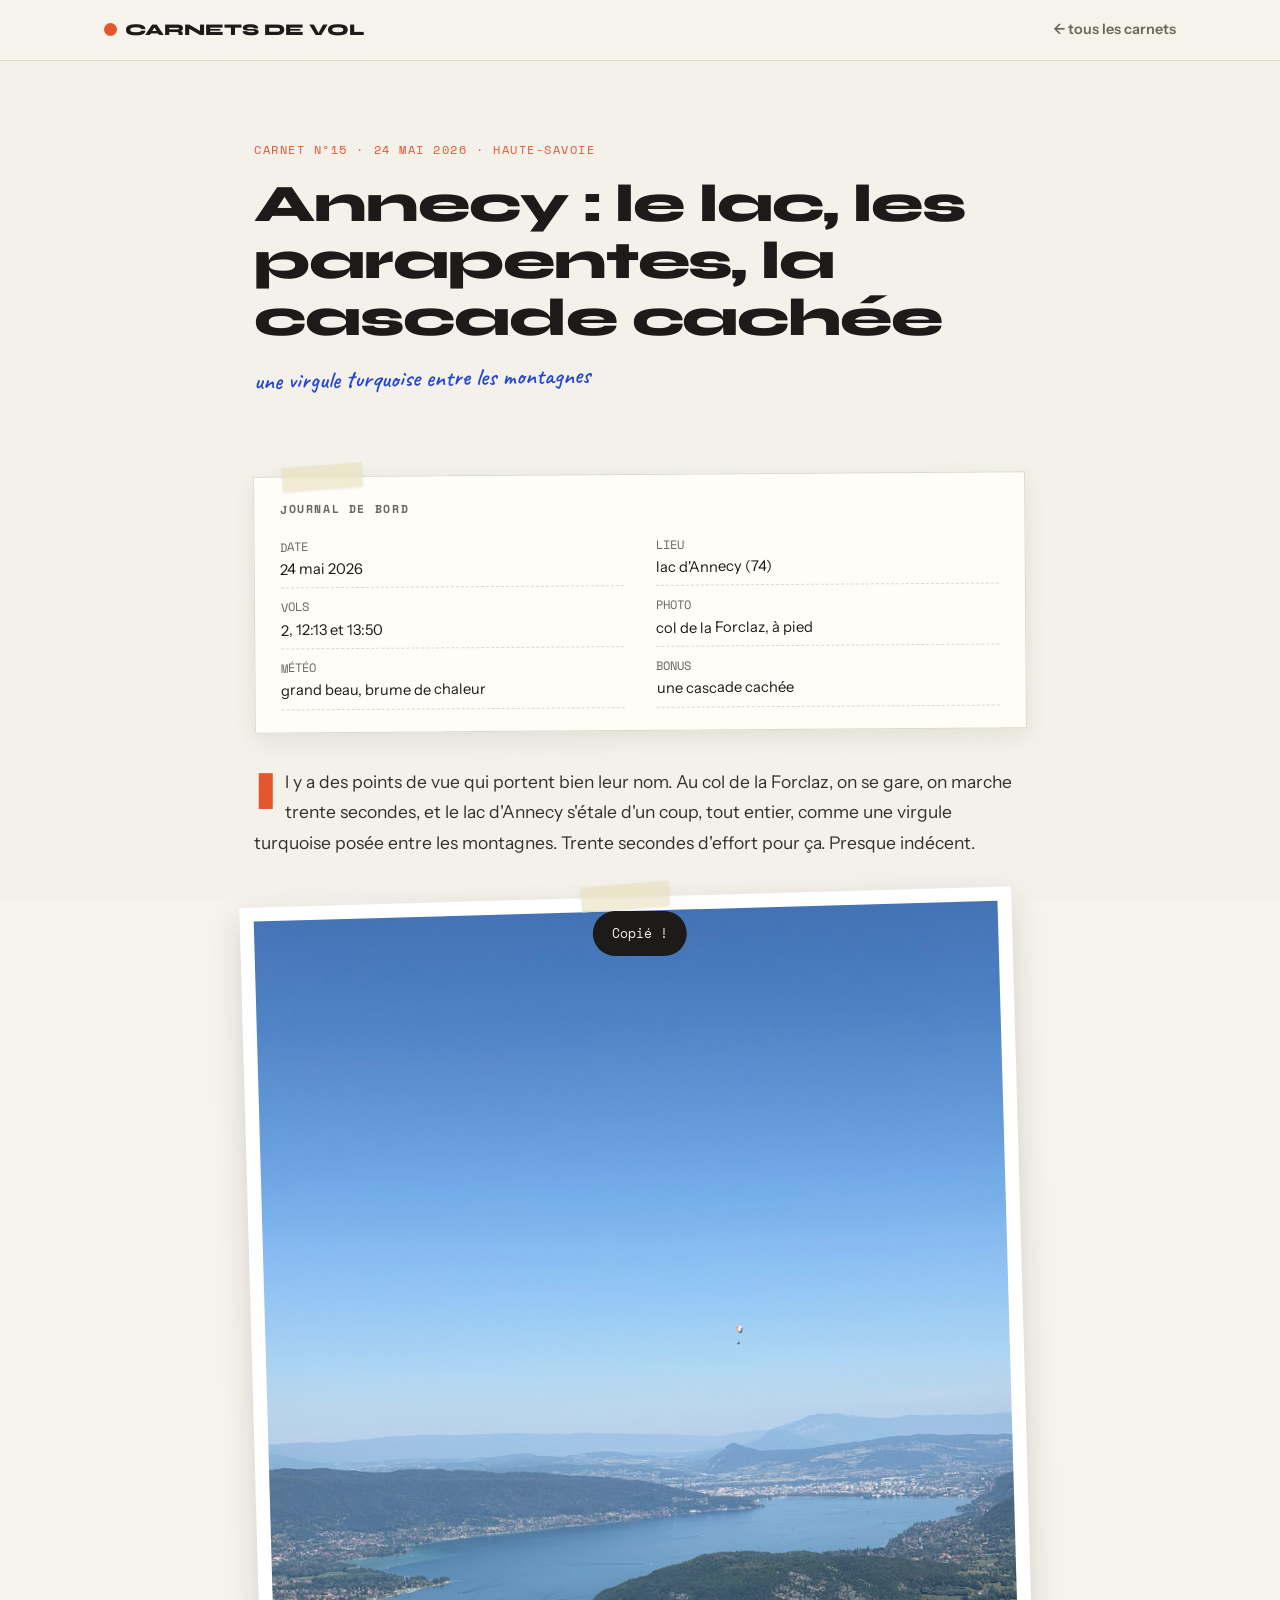
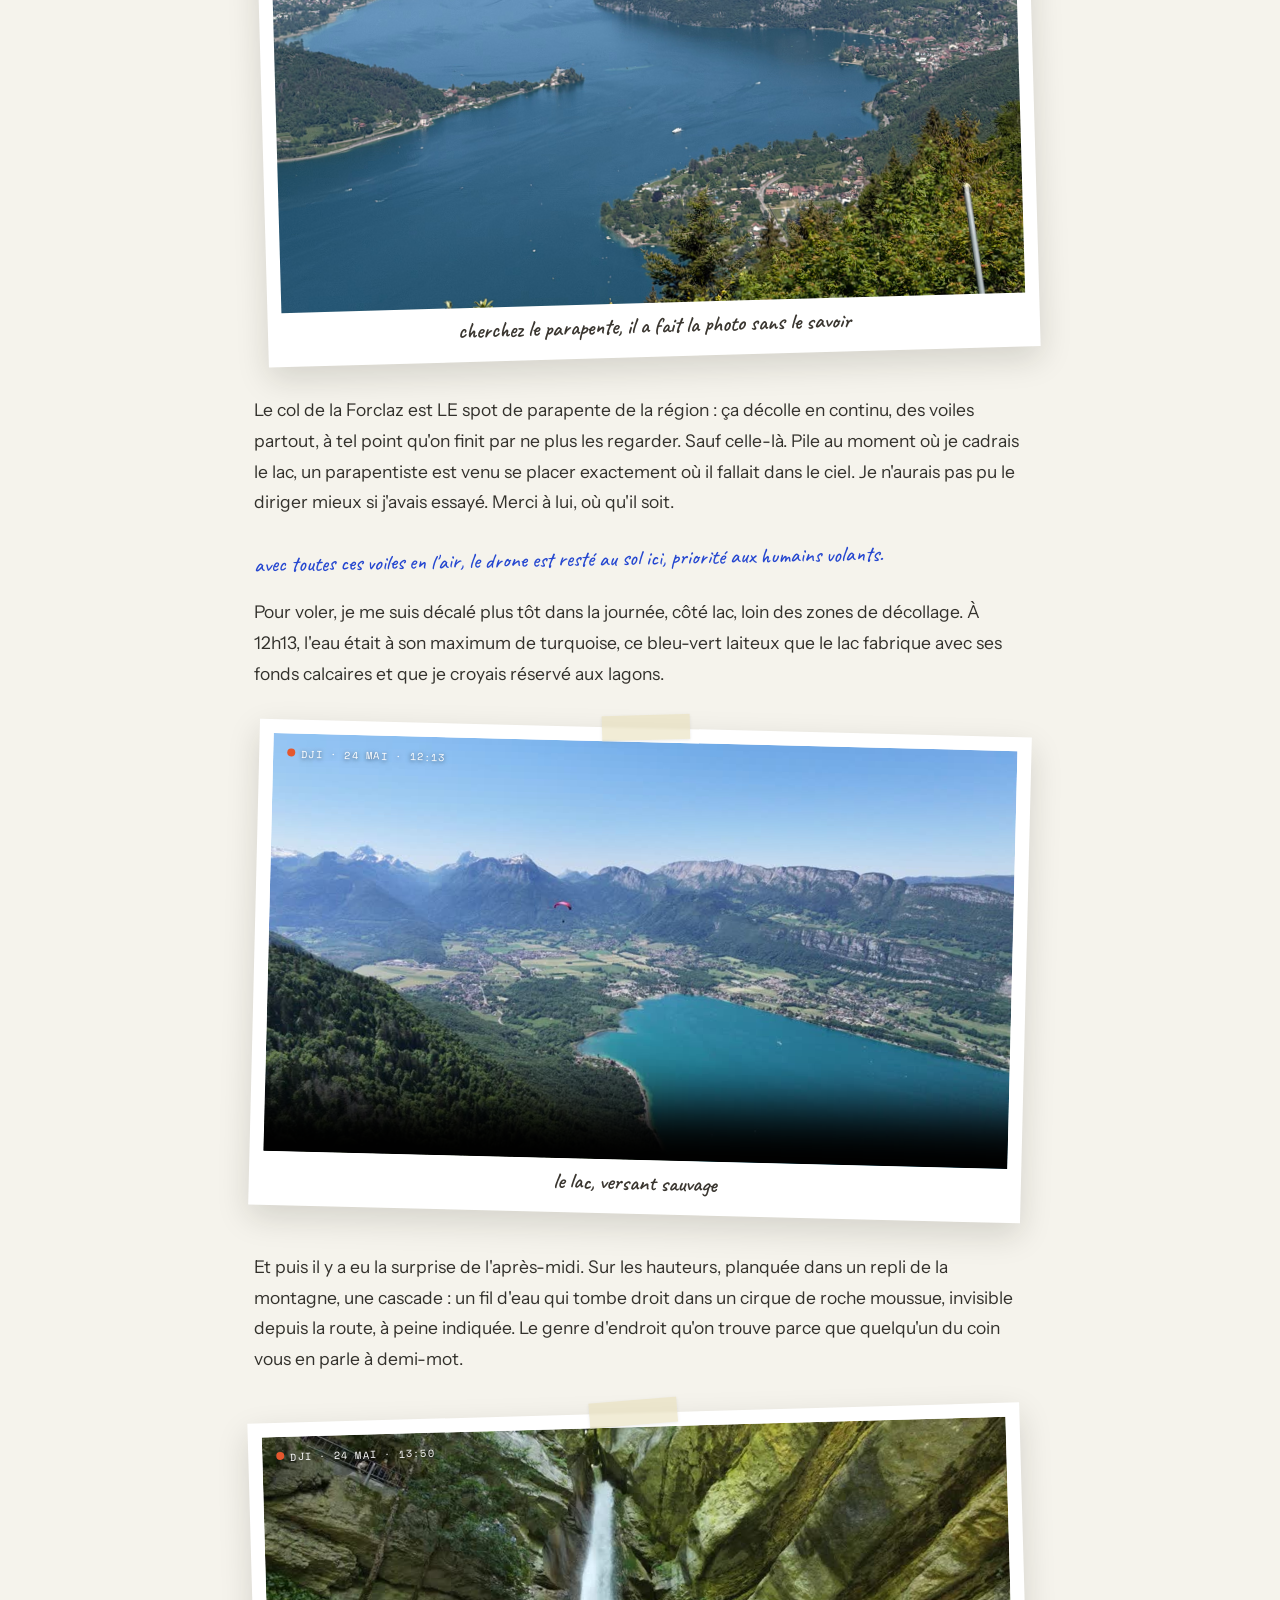
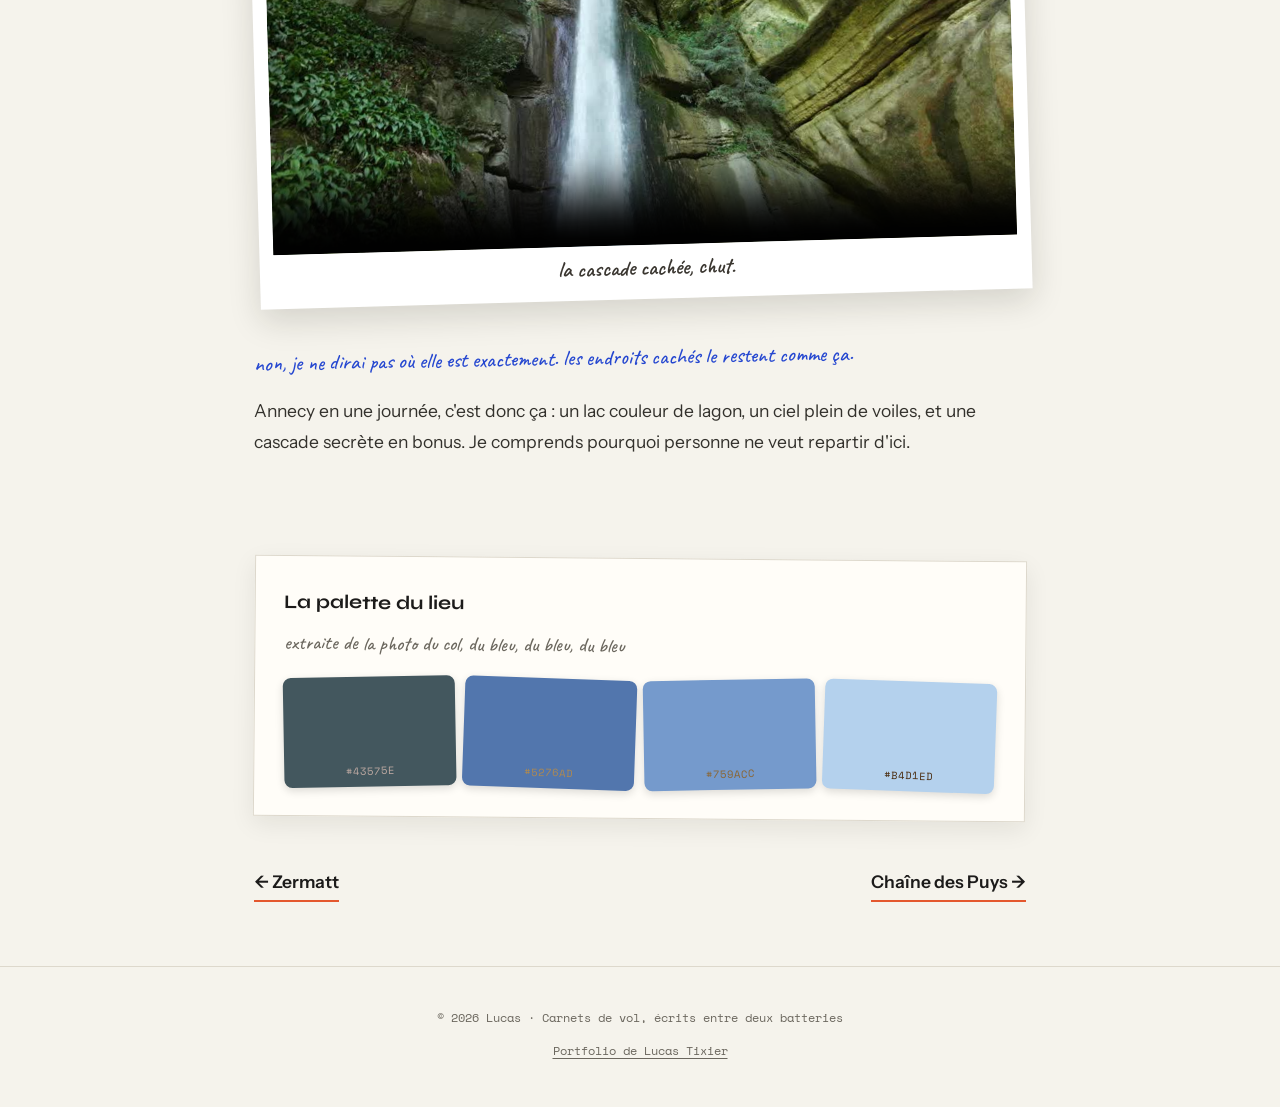
==== commit b06f814f: "ajout d'un lien discret vers le portfolio dans le pied de page" ====
--- a/annecy.html
+++ b/annecy.html
@@ -63,7 +63,7 @@
 </div>
 <div class="pager"><a href="zermatt.html">← Zermatt</a><a href="puys.html">Chaîne des Puys →</a></div>
 </div>
-<footer><p class="foot-small">© 2026 Lucas · Carnets de vol, écrits entre deux batteries</p></footer>
+<footer><p class="foot-small">© 2026 Lucas · Carnets de vol, écrits entre deux batteries</p><p class="foot-small foot-portfolio"><a href="https://portfolio.elsay.dev/">Portfolio de Lucas Tixier</a></p></footer>
 <div id="toast" role="status">Copié !</div>
 <script src="assets/site.js" defer></script>
 </body>
--- a/assets/site.css
+++ b/assets/site.css
@@ -35,8 +35,6 @@
 .article-page { font-size: 17.5px; line-height: 1.75; }
 .home-page .wrap { max-width: 1120px; margin: 0 auto; padding: 0 28px; position: relative; z-index: 2; }
 .article-page .wrap { max-width: 820px; margin: 0 auto; padding: 0 24px; position: relative; z-index: 2; }
-.hand { font-family: 'Caveat', cursive; font-weight: 600; }
-.mono { font-family: 'Space Mono', monospace; }
 .tape {
   position: absolute;
   width: 90px;
@@ -77,10 +75,21 @@
 .nav-links { display: flex; gap: 1.5rem; list-style: none; }
 .nav-links a { text-decoration: none; font-size: .92rem; font-weight: 500; color: var(--ink-soft); }
 .nav-links a:hover { color: var(--ink); }
+.menu-toggle {
+  display: none;
+  border: 1.5px solid var(--ink);
+  border-radius: 999px;
+  background: transparent;
+  color: var(--ink);
+  padding: .42rem .8rem;
+  font: 600 .78rem 'Space Mono', monospace;
+  text-transform: uppercase;
+  letter-spacing: .06em;
+  cursor: pointer;
+}
 .back { text-decoration: none; font-size: .9rem; font-weight: 600; color: var(--ink-soft); }
 .back:hover { color: var(--ink); }
 
-/* Accueil */
 .home-page header { padding: 5.5rem 0 4rem; position: relative; }
 .home-page .eyebrow {
   font-family: 'Space Mono', monospace;
@@ -401,7 +410,6 @@
   display: inline-block;
 }
 
-/* Pages de carnet */
 .article-page header { padding: 4.5rem 0 2.5rem; }
 .article-page .kicker {
   font-family: 'Space Mono', monospace;
@@ -563,6 +571,9 @@
 .pager a { text-decoration: none; font-weight: 600; border-bottom: 2px solid var(--accent); padding-bottom: 2px; }
 .article-page footer { border-top: 1px solid var(--line); padding: 2.5rem 0; text-align: center; position: relative; z-index: 2; }
 .article-page .foot-small { font-size: .78rem; }
+.foot-portfolio { margin-top: .35rem; }
+.foot-portfolio a { display: inline-block; padding: .35rem .25rem; text-underline-offset: 3px; }
+.foot-portfolio a:hover { color: var(--ink); }
 
 #toast {
   position: fixed;
@@ -585,7 +596,47 @@
 @media (max-width: 800px) { .about { grid-template-columns: 1fr; } }
 @media (max-width: 760px) { .filmstrip { grid-template-columns: 1fr; } }
 @media (max-width: 700px) { .post { margin-top: 0 !important; } }
-@media (max-width: 640px) { .nav-links { display: none; } }
+@media (max-width: 640px) {
+  .home-page .nav-inner { position: relative; }
+  .menu-toggle { display: block; }
+  .home-page .nav-links {
+    display: none;
+    position: absolute;
+    top: calc(100% + 1px);
+    left: 0;
+    right: 0;
+    flex-direction: column;
+    gap: 0;
+    padding: .35rem 0;
+    background: color-mix(in srgb, var(--paper) 97%, transparent);
+    border: 1px solid var(--line);
+    border-top: 0;
+    box-shadow: 0 12px 24px rgba(30, 25, 15, .12);
+  }
+  .home-page .nav-links.open { display: flex; }
+  .home-page .nav-links li + li { border-top: 1px dashed var(--line); }
+  .home-page .nav-links a {
+    display: block;
+    padding: .8rem 1rem;
+    color: var(--ink);
+  }
+}
+@media (max-width: 520px) {
+  .home-page h1 .strike {
+    white-space: normal;
+    text-decoration-line: line-through;
+    text-decoration-color: var(--accent);
+    text-decoration-thickness: 4px;
+    text-decoration-skip-ink: none;
+  }
+  .home-page h1 .strike::after { display: none; }
+}
+@media (max-width: 420px) {
+  .home-page h1 {
+    max-width: none;
+    font-size: clamp(2.15rem, 11vw, 2.8rem);
+  }
+}
 @media (max-width: 560px) { .logbook ul { grid-template-columns: 1fr; } }
 @media (prefers-reduced-motion: reduce) {
   * { transition: none !important; animation: none !important; }
